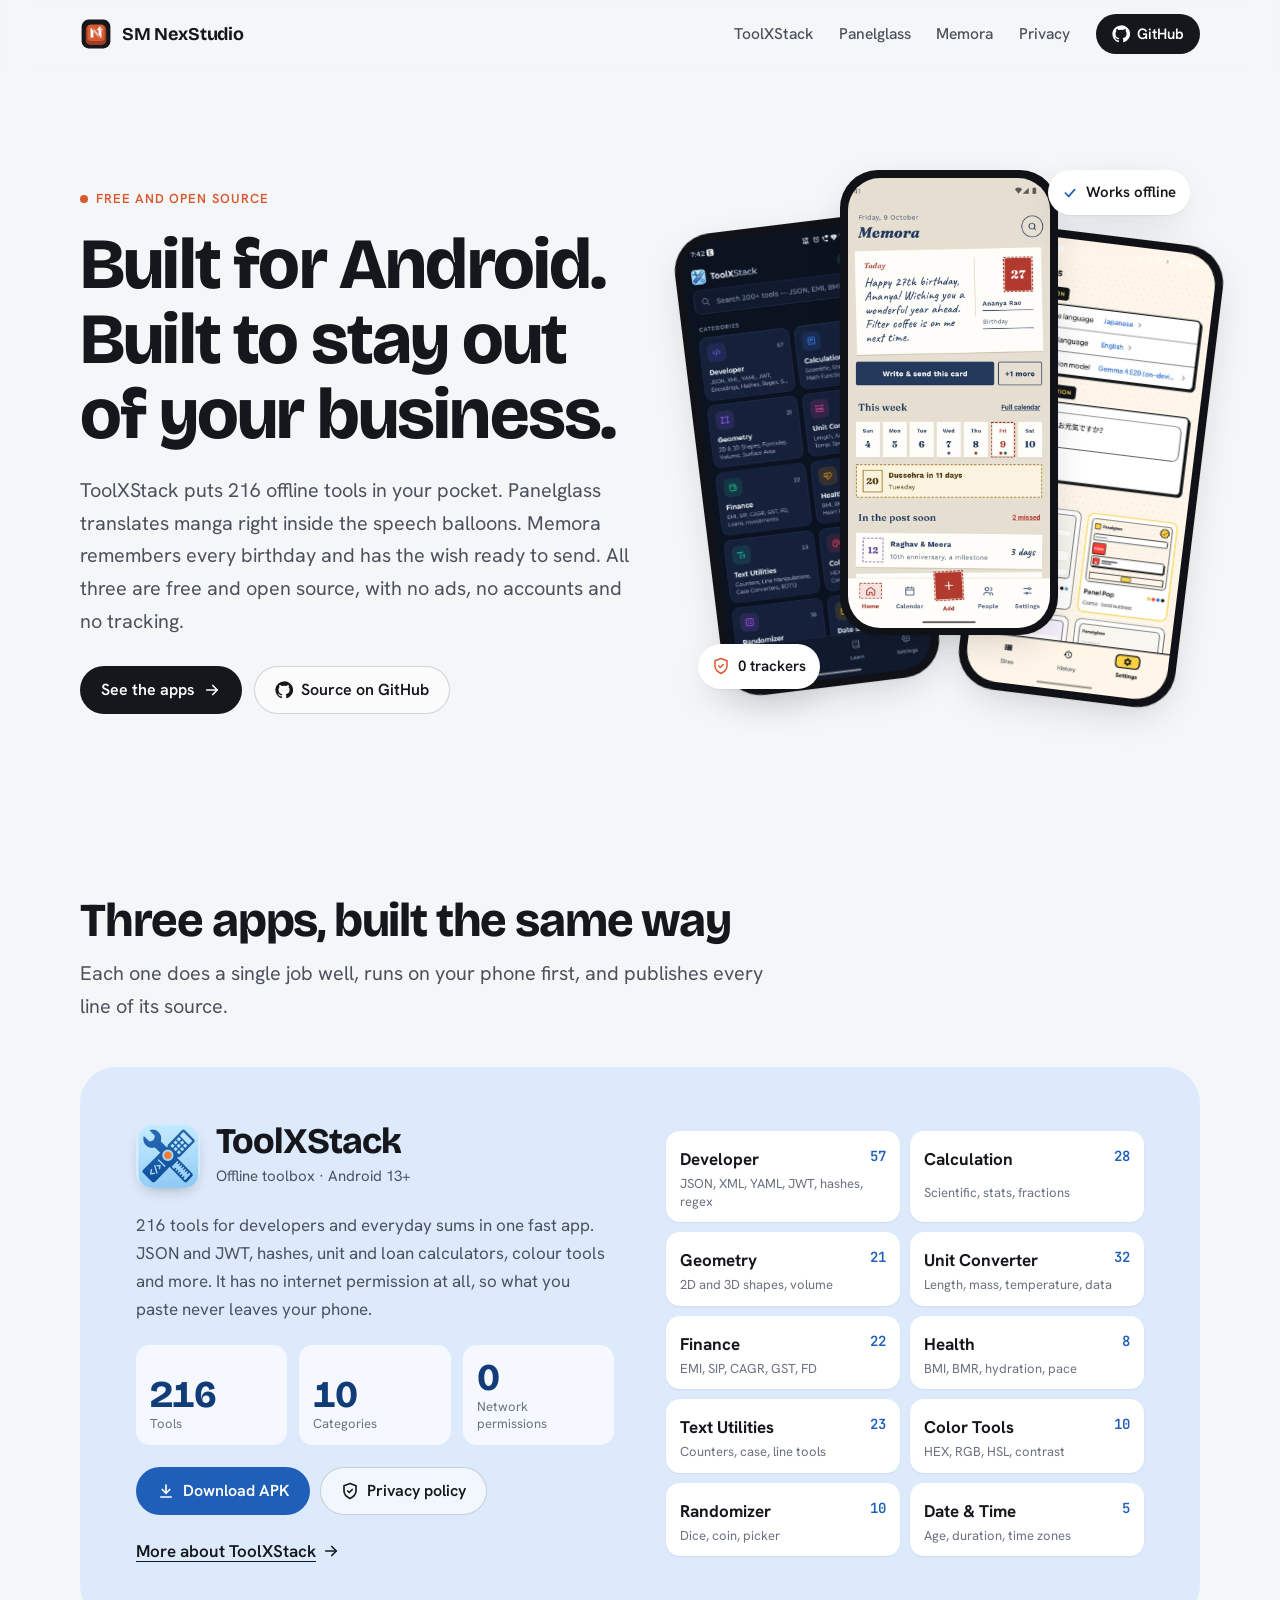
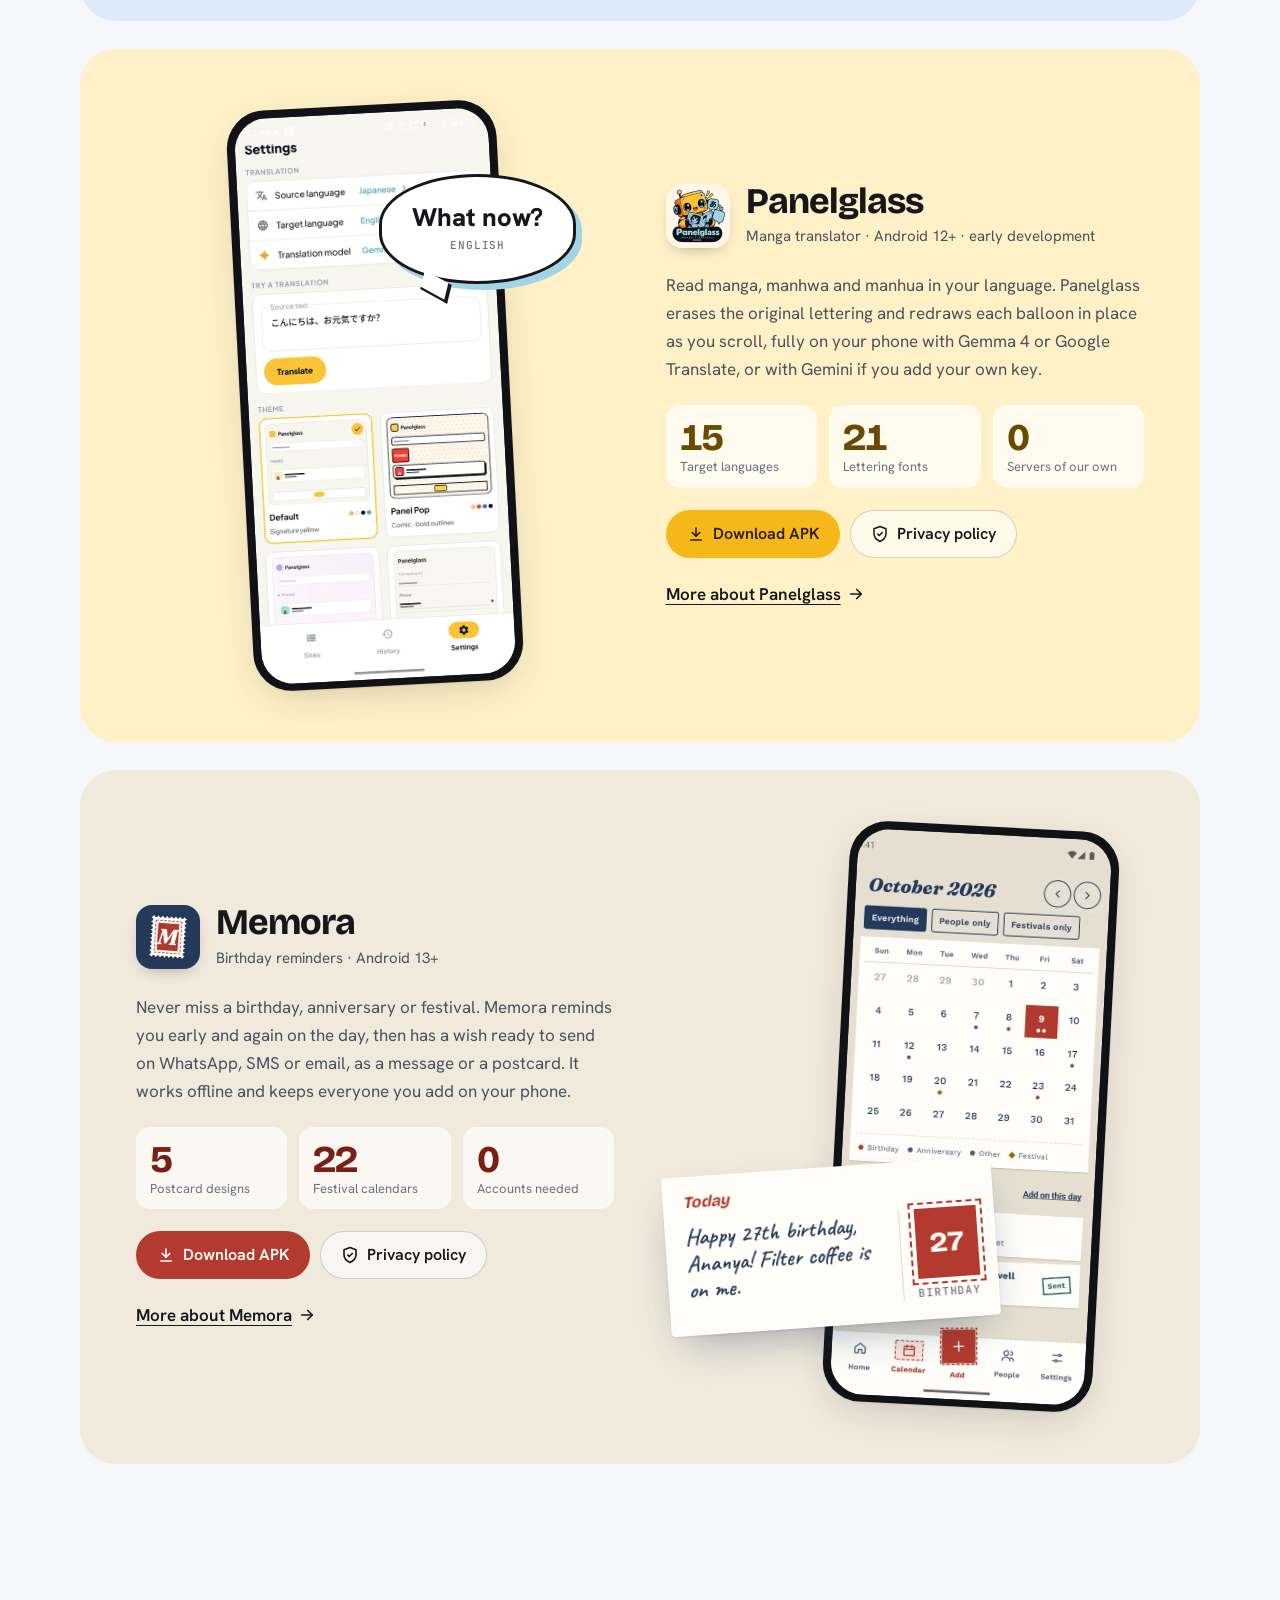
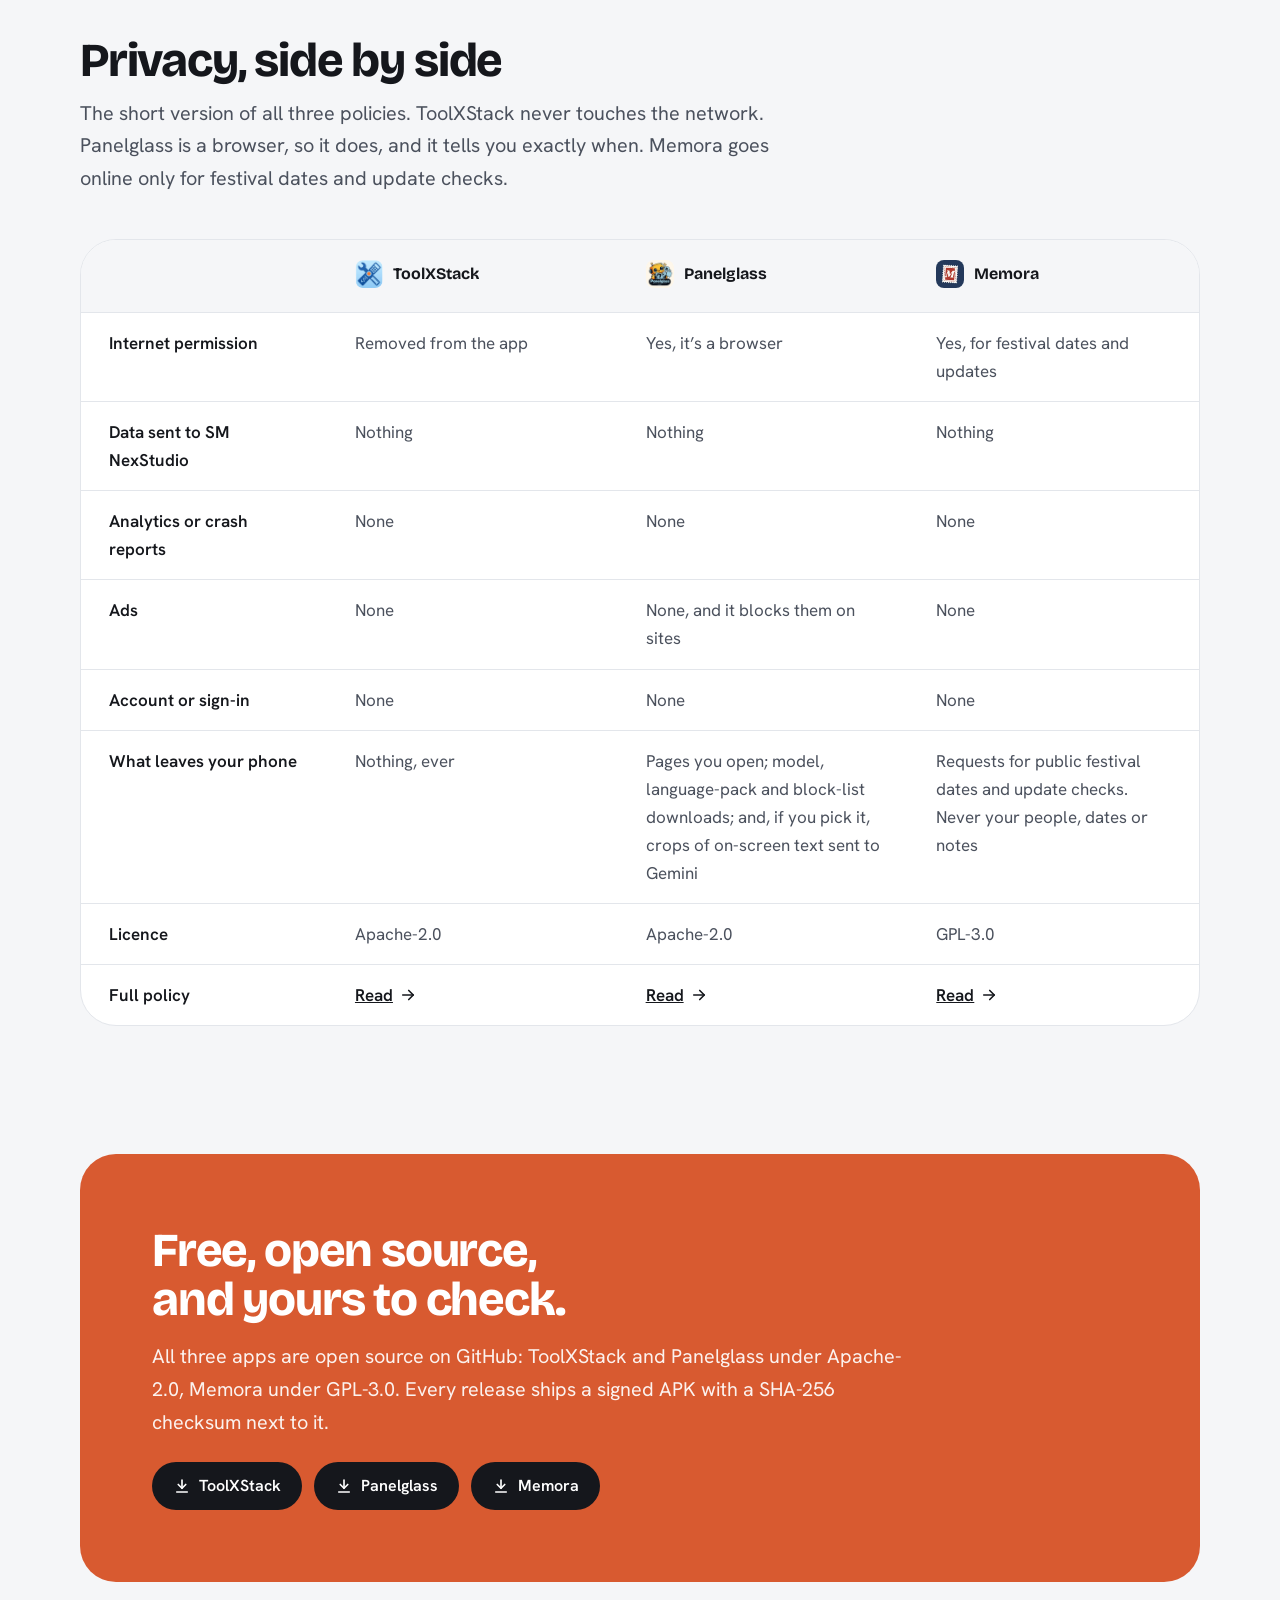
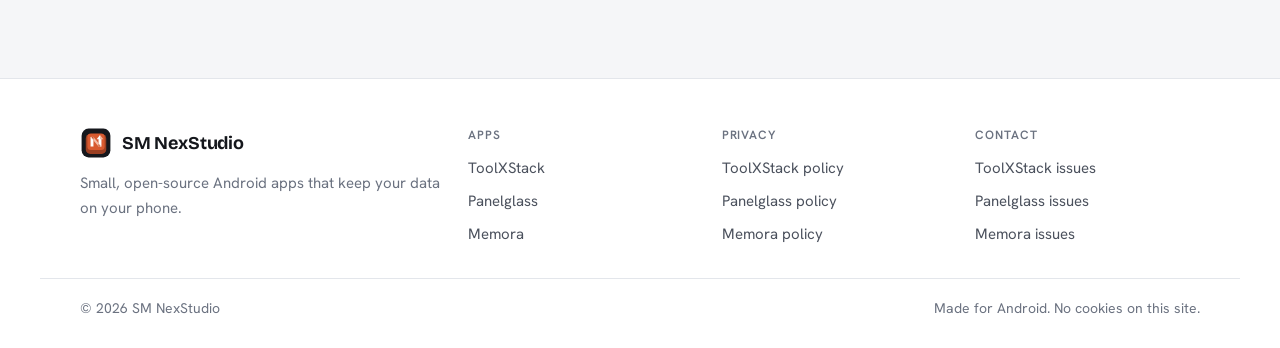
==== index.html @ eb6ac27c "SM NexStudio website Static site for ToolXStack, Panelglass and Memora, hosted on GitHub Pages. Incl" ====
<!DOCTYPE html>
<html lang="en">
<head>
<meta charset="utf-8">
<meta name="viewport" content="width=device-width, initial-scale=1, viewport-fit=cover">
<title>SM NexStudio | Privacy-First, Open-Source Android Apps</title>
<meta name="description" content="SM NexStudio builds ToolXStack, Panelglass and Memora: open-source Android apps that keep your data on your device. 216 offline tools, manga translation and birthday reminders with zero tracking.">
<meta name="author" content="SM NexStudio">
<meta name="robots" content="index, follow">

<!-- Open Graph / Facebook -->
<meta property="og:type" content="website">
<meta property="og:site_name" content="SM NexStudio">
<meta property="og:title" content="SM NexStudio | Privacy-First, Open-Source Android Apps">
<meta property="og:description" content="Open-source Android apps built to stay out of your business. ToolXStack offline toolbox, Panelglass on-device manga translator and Memora birthday reminders. Zero ads, zero tracking.">
<meta property="og:image" content="/assets/toolxstack-home.webp">

<!-- Twitter -->
<meta name="twitter:card" content="summary_large_image">
<meta name="twitter:title" content="SM NexStudio | Privacy-First, Open-Source Android Apps">
<meta name="twitter:description" content="Open-source Android apps built to stay out of your business. ToolXStack offline toolbox, Panelglass on-device manga translator and Memora birthday reminders. Zero ads, zero tracking.">
<meta name="twitter:image" content="/assets/toolxstack-home.webp">

<meta name="theme-color" content="#F5F6F8">
<link rel="icon" href="assets/smnexstudio-favicon.svg" type="image/svg+xml">
<link rel="preconnect" href="https://fonts.googleapis.com">
<link rel="preconnect" href="https://fonts.gstatic.com" crossorigin>
<link rel="stylesheet" href="https://fonts.googleapis.com/css2?family=Bricolage+Grotesque:opsz,wght@12..96,500..800&family=Hanken+Grotesk:ital,wght@0,400..700;1,400&family=JetBrains+Mono:wght@500&family=Caveat:wght@600&display=swap">
<link rel="stylesheet" href="style.css">

<!-- Structured Data (Schema.org) -->
<script type="application/ld+json">
{
  "@context": "https://schema.org",
  "@graph": [
    {
      "@type": "Organization",
      "@id": "/#organization",
      "name": "SM NexStudio",
      "url": "/",
      "logo": "/assets/smnexstudio.svg",
      "sameAs": [
        "https://github.com/smnexstudio"
      ]
    },
    {
      "@type": "WebSite",
      "@id": "/#website",
      "url": "/",
      "name": "SM NexStudio",
      "publisher": {
        "@id": "/#organization"
      }
    },
    {
      "@type": "SoftwareApplication",
      "name": "ToolXStack",
      "operatingSystem": "Android 13+",
      "applicationCategory": "UtilitiesApplication",
      "offers": {
        "@type": "Offer",
        "price": "0",
        "priceCurrency": "USD"
      },
      "description": "Offline toolbox with 216 developer, calculation, and daily utility tools. Built with zero network permissions so data never leaves your device.",
      "url": "/toolxstack.html",
      "downloadUrl": "https://github.com/smnexstudio/ToolXStack/releases/latest"
    },
    {
      "@type": "SoftwareApplication",
      "name": "Panelglass",
      "operatingSystem": "Android 12+",
      "applicationCategory": "BooksApplication",
      "offers": {
        "@type": "Offer",
        "price": "0",
        "priceCurrency": "USD"
      },
      "description": "On-device manga, manhwa, and manhua speech balloon translator powered by local AI and ML Kit.",
      "url": "/panelglass.html",
      "downloadUrl": "https://github.com/smnexstudio/Panelglass/releases/latest"
    },
    {
      "@type": "SoftwareApplication",
      "name": "Memora",
      "operatingSystem": "Android 13+",
      "applicationCategory": "LifestyleApplication",
      "offers": {
        "@type": "Offer",
        "price": "0",
        "priceCurrency": "USD"
      },
      "description": "Birthday, anniversary and festival reminders with ready-made wishes and postcards for WhatsApp, SMS or email. Works offline and keeps your data on your phone.",
      "url": "/memora.html",
      "downloadUrl": "https://github.com/smnexstudio/Memora/releases/latest"
    }
  ]
}
</script>
</head>
<body class="page-home">
<a class="skip" href="#main">Skip to content</a>
<header class="nav" data-nav>
  <div class="wrap nav__in">
    <a class="brand" href="index.html"><img src="assets/smnexstudio.svg" alt="" width="32" height="32"><span>SM NexStudio</span></a>
    <button class="nav__toggle" type="button" aria-label="Menu" aria-expanded="false" aria-controls="menu" data-nav-toggle><svg viewBox="0 0 24 24" width="22" height="22" fill="none" stroke="currentColor" stroke-width="2" stroke-linecap="round" aria-hidden="true"><path d="M4 7h16M4 12h16M4 17h16"/></svg></button>
    <nav class="nav__menu" id="menu" data-nav-menu aria-label="Main">
      <a href="toolxstack.html">ToolXStack</a>
      <a href="panelglass.html">Panelglass</a>
      <a href="memora.html">Memora</a>
      <a href="index.html#privacy">Privacy</a>
      <a class="btn btn--sm btn--ink" href="https://github.com/smnexstudio" target="_blank" rel="noopener noreferrer"><svg viewBox="0 0 24 24" width="18" height="18" fill="currentColor" aria-hidden="true"><path d="M12 .5a11.5 11.5 0 0 0-3.64 22.41c.58.1.79-.25.79-.56v-2c-3.2.7-3.88-1.37-3.88-1.37-.53-1.33-1.28-1.69-1.28-1.69-1.05-.71.08-.7.08-.7 1.16.08 1.77 1.19 1.77 1.19 1.03 1.77 2.7 1.26 3.36.96.1-.75.4-1.26.73-1.55-2.55-.29-5.24-1.28-5.24-5.68 0-1.26.45-2.28 1.19-3.09-.12-.29-.52-1.46.11-3.04 0 0 .97-.31 3.17 1.18a11 11 0 0 1 5.77 0c2.2-1.49 3.17-1.18 3.17-1.18.63 1.58.23 2.75.11 3.04.74.81 1.19 1.83 1.19 3.09 0 4.41-2.69 5.38-5.26 5.67.41.36.78 1.06.78 2.14v3.17c0 .31.21.67.8.56A11.5 11.5 0 0 0 12 .5Z"/></svg><span>GitHub</span></a>
    </nav>
  </div>
</header>

<main id="main">
  <section class="hero wrap">
    <div class="hero__copy">
      <p class="eyebrow">Free and open source</p>
      <h1><span>Built for Android.</span> <span>Built to stay out of your&nbsp;business.</span></h1>
      <p class="lede">ToolXStack puts 216 offline tools in your pocket. Panelglass translates manga right inside the speech balloons. Memora remembers every birthday and has the wish ready to send. All three are free and open source, with no ads, no accounts and no tracking.</p>
      <div class="hero__cta">
        <a class="btn btn--ink" href="#apps">See the apps <svg viewBox="0 0 24 24" width="18" height="18" fill="none" stroke="currentColor" stroke-width="2.2" stroke-linecap="round" stroke-linejoin="round" aria-hidden="true"><path d="M5 12h14"/><path d="m13 6 6 6-6 6"/></svg></a>
        <a class="btn btn--ghost" href="https://github.com/smnexstudio" target="_blank" rel="noopener noreferrer"><svg viewBox="0 0 24 24" width="18" height="18" fill="currentColor" aria-hidden="true"><path d="M12 .5a11.5 11.5 0 0 0-3.64 22.41c.58.1.79-.25.79-.56v-2c-3.2.7-3.88-1.37-3.88-1.37-.53-1.33-1.28-1.69-1.28-1.69-1.05-.71.08-.7.08-.7 1.16.08 1.77 1.19 1.77 1.19 1.03 1.77 2.7 1.26 3.36.96.1-.75.4-1.26.73-1.55-2.55-.29-5.24-1.28-5.24-5.68 0-1.26.45-2.28 1.19-3.09-.12-.29-.52-1.46.11-3.04 0 0 .97-.31 3.17 1.18a11 11 0 0 1 5.77 0c2.2-1.49 3.17-1.18 3.17-1.18.63 1.58.23 2.75.11 3.04.74.81 1.19 1.83 1.19 3.09 0 4.41-2.69 5.38-5.26 5.67.41.36.78 1.06.78 2.14v3.17c0 .31.21.67.8.56A11.5 11.5 0 0 0 12 .5Z"/></svg> Source on GitHub</a>
      </div>
    </div>
    <div class="hero__art hero__art--trio" aria-hidden="true">
      <figure class="phone phone--back"><img src="assets/panelglass-settings-panel-pop.webp" alt="Panelglass manga translation settings on Android" width="560" height="1245"></figure>
      <figure class="phone phone--front"><img src="assets/toolxstack-home.webp" alt="ToolXStack offline developer toolbox on Android" width="560" height="1245"></figure>
      <figure class="phone phone--mid"><img src="assets/memora-home.webp" alt="Memora birthday reminder home screen on Android" width="560" height="1245"></figure>
      <div class="hero__chip hero__chip--a"><svg viewBox="0 0 24 24" width="18" height="18" fill="none" stroke="currentColor" stroke-width="2" stroke-linecap="round" stroke-linejoin="round" aria-hidden="true"><path d="M12 22s8-4 8-10V5l-8-3-8 3v7c0 6 8 10 8 10"/><path d="m9 12 2 2 4-4"/></svg> 0 trackers</div>
      <div class="hero__chip hero__chip--b"><svg viewBox="0 0 24 24" width="16" height="16" fill="none" stroke="currentColor" stroke-width="2.6" stroke-linecap="round" stroke-linejoin="round" aria-hidden="true"><path d="m5 12 5 5 9-10"/></svg> Works offline</div>
    </div>
  </section>

  <section class="apps wrap" id="apps" aria-labelledby="apps-h">
    <div class="sec-head">
      <h2 id="apps-h">Three apps, built the same way</h2>
      <p>Each one does a single job well, runs on your phone first, and publishes every line of its source.</p>
    </div>

    <article class="product product--txs" id="toolxstack">
      <div class="product__copy">
        <div class="product__id"><img src="assets/toolxstack-icon.webp" alt="ToolXStack app icon" width="64" height="64"><div><h3><a href="toolxstack.html">ToolXStack</a></h3><p>Offline toolbox &middot; Android 13+</p></div></div>
        <p class="product__lede">216 tools for developers and everyday sums in one fast app. JSON and JWT, hashes, unit and loan calculators, colour tools and more. It has no internet permission at all, so what you paste never leaves your phone.</p>
        <dl class="stats">
          <div><dt>Tools</dt><dd>216</dd></div>
          <div><dt>Categories</dt><dd>10</dd></div>
          <div><dt>Network permissions</dt><dd>0</dd></div>
        </dl>
        <div class="product__cta">
          <a class="btn btn--txs" href="https://github.com/smnexstudio/ToolXStack/releases/latest" target="_blank" rel="noopener noreferrer"><svg viewBox="0 0 24 24" width="18" height="18" fill="none" stroke="currentColor" stroke-width="2.2" stroke-linecap="round" stroke-linejoin="round" aria-hidden="true"><path d="M12 4v11"/><path d="m7 10 5 5 5-5"/><path d="M5 20h14"/></svg> Download APK</a>
          <a class="btn btn--ghost" href="toolxstack-privacy-policy.html"><svg viewBox="0 0 24 24" width="18" height="18" fill="none" stroke="currentColor" stroke-width="2.2" stroke-linecap="round" stroke-linejoin="round" aria-hidden="true"><path d="M12 22s8-4 8-10V5l-8-3-8 3v7c0 6 8 10 8 10"/><path d="m9 12 2 2 4-4"/></svg> Privacy policy</a>
        </div>
        <a class="product__more" href="toolxstack.html">More about ToolXStack <svg viewBox="0 0 24 24" width="18" height="18" fill="none" stroke="currentColor" stroke-width="2.2" stroke-linecap="round" stroke-linejoin="round" aria-hidden="true"><path d="M5 12h14"/><path d="m13 6 6 6-6 6"/></svg></a>
      </div>
      <div class="product__art">
        <ul class="cats" aria-label="ToolXStack categories and tool counts"><li><span class="cat__n">57</span><span class="cat__name">Developer</span><span class="cat__d">JSON, XML, YAML, JWT, hashes, regex</span></li><li><span class="cat__n">28</span><span class="cat__name">Calculation</span><span class="cat__d">Scientific, stats, fractions</span></li><li><span class="cat__n">21</span><span class="cat__name">Geometry</span><span class="cat__d">2D and 3D shapes, volume</span></li><li><span class="cat__n">32</span><span class="cat__name">Unit Converter</span><span class="cat__d">Length, mass, temperature, data</span></li><li><span class="cat__n">22</span><span class="cat__name">Finance</span><span class="cat__d">EMI, SIP, CAGR, GST, FD</span></li><li><span class="cat__n">8</span><span class="cat__name">Health</span><span class="cat__d">BMI, BMR, hydration, pace</span></li><li><span class="cat__n">23</span><span class="cat__name">Text Utilities</span><span class="cat__d">Counters, case, line tools</span></li><li><span class="cat__n">10</span><span class="cat__name">Color Tools</span><span class="cat__d">HEX, RGB, HSL, contrast</span></li><li><span class="cat__n">10</span><span class="cat__name">Randomizer</span><span class="cat__d">Dice, coin, picker</span></li><li><span class="cat__n">5</span><span class="cat__name">Date & Time</span><span class="cat__d">Age, duration, time zones</span></li></ul>
      </div>
    </article>

    <article class="product product--pg" id="panelglass">
      <div class="product__copy">
        <div class="product__id"><img src="assets/panelglass-icon.webp" alt="Panelglass app icon" width="64" height="64"><div><h3><a href="panelglass.html">Panelglass</a></h3><p>Manga translator &middot; Android 12+ &middot; early development</p></div></div>
        <p class="product__lede">Read manga, manhwa and manhua in your language. Panelglass erases the original lettering and redraws each balloon in place as you scroll, fully on your phone with Gemma&nbsp;4 or Google Translate, or with Gemini if you add your own key.</p>
        <dl class="stats">
          <div><dt>Target languages</dt><dd>15</dd></div>
          <div><dt>Lettering fonts</dt><dd>21</dd></div>
          <div><dt>Servers of our own</dt><dd>0</dd></div>
        </dl>
        <div class="product__cta">
          <a class="btn btn--pg" href="https://github.com/smnexstudio/Panelglass/releases/latest" target="_blank" rel="noopener noreferrer"><svg viewBox="0 0 24 24" width="18" height="18" fill="none" stroke="currentColor" stroke-width="2.2" stroke-linecap="round" stroke-linejoin="round" aria-hidden="true"><path d="M12 4v11"/><path d="m7 10 5 5 5-5"/><path d="M5 20h14"/></svg> Download APK</a>
          <a class="btn btn--ghost" href="panelglass-privacy-policy.html"><svg viewBox="0 0 24 24" width="18" height="18" fill="none" stroke="currentColor" stroke-width="2" stroke-linecap="round" stroke-linejoin="round" aria-hidden="true"><path d="M12 22s8-4 8-10V5l-8-3-8 3v7c0 6 8 10 8 10"/><path d="m9 12 2 2 4-4"/></svg> Privacy policy</a>
        </div>
        <a class="product__more" href="panelglass.html">More about Panelglass <svg viewBox="0 0 24 24" width="18" height="18" fill="none" stroke="currentColor" stroke-width="2.2" stroke-linecap="round" stroke-linejoin="round" aria-hidden="true"><path d="M5 12h14"/><path d="m13 6 6 6-6 6"/></svg></a>
      </div>
      <div class="product__art product__art--pg">
        <figure class="phone phone--flat"><img src="assets/panelglass-settings-default.webp" alt="Panelglass settings: source language Japanese, target English, translation model and themes" width="560" height="1245" loading="lazy"></figure>
        <div class="balloon" data-balloon='[["どうする？", "ja", "Japanese, as printed"], ["What now?", "en", "English"], ["अब क्या?", "hi", "Hindi"], ["¿Y ahora?", "es", "Spanish"]]' aria-live="off">
          <span class="balloon__text" data-balloon-text lang="ja">どうする？</span>
          <span class="balloon__tag" data-balloon-tag>Japanese, as printed</span>
        </div>
      </div>
    </article>

    <article class="product product--mem" id="memora">
      <div class="product__copy">
        <div class="product__id"><img src="assets/memora-icon.webp" alt="Memora app icon" width="64" height="64"><div><h3><a href="memora.html">Memora</a></h3><p>Birthday reminders &middot; Android 13+</p></div></div>
        <p class="product__lede">Never miss a birthday, anniversary or festival. Memora reminds you early and again on the day, then has a wish ready to send on WhatsApp, SMS or email, as a message or a postcard. It works offline and keeps everyone you add on your phone.</p>
        <dl class="stats">
          <div><dt>Postcard designs</dt><dd>5</dd></div>
          <div><dt>Festival calendars</dt><dd>22</dd></div>
          <div><dt>Accounts needed</dt><dd>0</dd></div>
        </dl>
        <div class="product__cta">
          <a class="btn btn--mem" href="https://github.com/smnexstudio/Memora/releases/latest" target="_blank" rel="noopener noreferrer"><svg viewBox="0 0 24 24" width="18" height="18" fill="none" stroke="currentColor" stroke-width="2.2" stroke-linecap="round" stroke-linejoin="round" aria-hidden="true"><path d="M12 4v11"/><path d="m7 10 5 5 5-5"/><path d="M5 20h14"/></svg> Download APK</a>
          <a class="btn btn--ghost" href="memora-privacy-policy.html"><svg viewBox="0 0 24 24" width="18" height="18" fill="none" stroke="currentColor" stroke-width="2.2" stroke-linecap="round" stroke-linejoin="round" aria-hidden="true"><path d="M12 22s8-4 8-10V5l-8-3-8 3v7c0 6 8 10 8 10"/><path d="m9 12 2 2 4-4"/></svg> Privacy policy</a>
        </div>
        <a class="product__more" href="memora.html">More about Memora <svg viewBox="0 0 24 24" width="18" height="18" fill="none" stroke="currentColor" stroke-width="2.2" stroke-linecap="round" stroke-linejoin="round" aria-hidden="true"><path d="M5 12h14"/><path d="m13 6 6 6-6 6"/></svg></a>
      </div>
      <div class="product__art product__art--mem">
        <figure class="phone phone--flat"><img src="assets/memora-calendar.webp" alt="Memora month calendar with birthdays, anniversaries and festivals marked" width="560" height="1245" loading="lazy"></figure>
        <div class="postcard" data-postcard='[["Today", "Happy 27th birthday, Ananya! Filter coffee is on me.", "27", "Birthday"], ["In 3 days", "Ten years, Raghav &amp; Meera. Here&rsquo;s to ten more!", "10", "Anniversary"], ["In 11 days", "Happy Dussehra to everyone at home!", "20", "Festival"], ["Lunar date", "Happy birthday, Ajji! Same tithi, every year.", "81", "Tithi birthday"]]' aria-hidden="true">
          <span class="postcard__when" data-postcard-when>Today</span>
          <span class="postcard__msg" data-postcard-msg>Happy 27th birthday, Ananya! Filter coffee is on me.</span>
          <span class="postcard__side"><span class="stamp" data-postcard-stamp>27</span><span class="postcard__tag" data-postcard-tag>Birthday</span></span>
        </div>
      </div>
    </article>
  </section>

  <section class="compare wrap" id="privacy" aria-labelledby="privacy-h">
    <div class="sec-head">
      <h2 id="privacy-h">Privacy, side by side</h2>
      <p>The short version of all three policies. ToolXStack never touches the network. Panelglass is a browser, so it does, and it tells you exactly when. Memora goes online only for festival dates and update checks.</p>
    </div>
    <div class="table-scroll" role="region" aria-label="Privacy comparison" tabindex="0">
      <table class="cmp">
        <thead><tr><th scope="col"><span class="sr">Question</span></th>
          <th scope="col"><span class="cmp__app"><img src="assets/toolxstack-icon.webp" alt="" width="28" height="28">ToolXStack</span></th>
          <th scope="col"><span class="cmp__app"><img src="assets/panelglass-icon.webp" alt="" width="28" height="28">Panelglass</span></th>
          <th scope="col"><span class="cmp__app"><img src="assets/memora-icon.webp" alt="" width="28" height="28">Memora</span></th></tr></thead>
        <tbody><tr><th scope="row">Internet permission</th><td>Removed from the app</td><td>Yes, it&rsquo;s a browser</td><td>Yes, for festival dates and updates</td></tr><tr><th scope="row">Data sent to SM NexStudio</th><td>Nothing</td><td>Nothing</td><td>Nothing</td></tr><tr><th scope="row">Analytics or crash reports</th><td>None</td><td>None</td><td>None</td></tr><tr><th scope="row">Ads</th><td>None</td><td>None, and it blocks them on sites</td><td>None</td></tr><tr><th scope="row">Account or sign-in</th><td>None</td><td>None</td><td>None</td></tr><tr><th scope="row">What leaves your phone</th><td>Nothing, ever</td><td>Pages you open; model, language-pack and block-list downloads; and, if you pick it, crops of on-screen text sent to Gemini</td><td>Requests for public festival dates and update checks. Never your people, dates or notes</td></tr><tr><th scope="row">Licence</th><td>Apache-2.0</td><td>Apache-2.0</td><td>GPL-3.0</td></tr>
          <tr class="cmp__links"><th scope="row">Full policy</th><td><a href="toolxstack-privacy-policy.html">Read <svg viewBox="0 0 24 24" width="18" height="18" fill="none" stroke="currentColor" stroke-width="2.2" stroke-linecap="round" stroke-linejoin="round" aria-hidden="true"><path d="M5 12h14"/><path d="m13 6 6 6-6 6"/></svg></a></td><td><a href="panelglass-privacy-policy.html">Read <svg viewBox="0 0 24 24" width="18" height="18" fill="none" stroke="currentColor" stroke-width="2.2" stroke-linecap="round" stroke-linejoin="round" aria-hidden="true"><path d="M5 12h14"/><path d="m13 6 6 6-6 6"/></svg></a></td><td><a href="memora-privacy-policy.html">Read <svg viewBox="0 0 24 24" width="18" height="18" fill="none" stroke="currentColor" stroke-width="2.2" stroke-linecap="round" stroke-linejoin="round" aria-hidden="true"><path d="M5 12h14"/><path d="m13 6 6 6-6 6"/></svg></a></td></tr>
        </tbody>
      </table>
    </div>
  </section>

  <section class="band wrap" aria-labelledby="band-h">
    <div class="band__in">
      <h2 id="band-h">Free, open source, and yours to check.</h2>
      <p>All three apps are open source on GitHub: ToolXStack and Panelglass under Apache-2.0, Memora under GPL-3.0. Every release ships a signed APK with a SHA-256 checksum next to it.</p>
      <div class="band__cta">
        <a class="btn btn--ink" href="https://github.com/smnexstudio/ToolXStack/releases/latest" target="_blank" rel="noopener noreferrer"><svg viewBox="0 0 24 24" width="18" height="18" fill="none" stroke="currentColor" stroke-width="2.2" stroke-linecap="round" stroke-linejoin="round" aria-hidden="true"><path d="M12 4v11"/><path d="m7 10 5 5 5-5"/><path d="M5 20h14"/></svg> ToolXStack</a>
        <a class="btn btn--ink" href="https://github.com/smnexstudio/Panelglass/releases/latest" target="_blank" rel="noopener noreferrer"><svg viewBox="0 0 24 24" width="18" height="18" fill="none" stroke="currentColor" stroke-width="2.2" stroke-linecap="round" stroke-linejoin="round" aria-hidden="true"><path d="M12 4v11"/><path d="m7 10 5 5 5-5"/><path d="M5 20h14"/></svg> Panelglass</a>
        <a class="btn btn--ink" href="https://github.com/smnexstudio/Memora/releases/latest" target="_blank" rel="noopener noreferrer"><svg viewBox="0 0 24 24" width="18" height="18" fill="none" stroke="currentColor" stroke-width="2.2" stroke-linecap="round" stroke-linejoin="round" aria-hidden="true"><path d="M12 4v11"/><path d="m7 10 5 5 5-5"/><path d="M5 20h14"/></svg> Memora</a>
      </div>
    </div>
  </section>
</main>
<footer class="foot">
  <div class="wrap foot__in">
    <div class="foot__brand">
      <a class="brand" href="index.html"><img src="assets/smnexstudio.svg" alt="" width="32" height="32"><span>SM NexStudio</span></a>
      <p>Small, open-source Android apps that keep your data on your phone.</p>
    </div>
    <div class="foot__col">
      <h2>Apps</h2>
      <a href="toolxstack.html">ToolXStack</a>
      <a href="panelglass.html">Panelglass</a>
      <a href="memora.html">Memora</a>
    </div>
    <div class="foot__col">
      <h2>Privacy</h2>
      <a href="toolxstack-privacy-policy.html">ToolXStack policy</a>
      <a href="panelglass-privacy-policy.html">Panelglass policy</a>
      <a href="memora-privacy-policy.html">Memora policy</a>
    </div>
    <div class="foot__col">
      <h2>Contact</h2>
      <a href="https://github.com/smnexstudio/ToolXStack/issues" target="_blank" rel="noopener noreferrer">ToolXStack issues</a>
      <a href="https://github.com/smnexstudio/Panelglass/issues" target="_blank" rel="noopener noreferrer">Panelglass issues</a>
      <a href="https://github.com/smnexstudio/Memora/issues" target="_blank" rel="noopener noreferrer">Memora issues</a>
    </div>
  </div>
  <div class="wrap foot__base"><span>&copy; <span data-year>2026</span> SM NexStudio</span><span>Made for Android. No cookies on this site.</span></div>
</footer>
<script src="assets/main.js"></script>
</body>
</html>
---- style.css ----
/* SM NexStudio — Design A "Daylight"
   Layout: airy light canvas; each app gets a wide panel tinted in its own colours, phones break the panel edge. */
:root {
  --paper: #F5F6F8;
  --surface: #FFFFFF;
  --ink: #15171C;
  --ink-2: #4B515D;
  --ink-3: #6B7280;
  --line: #E3E6EB;
  --brand: #D85A30;
  --txs: #1F5FB8;
  --txs-tint: #DDEAFB;
  --txs-deep: #123C78;
  --pg: #F6B819;
  --pg-tint: #FFF1C7;
  --pg-sky: #A2D4E6;
  --pg-ink: #2A1F06;
  --pg-deep: #6B4A00;
  --mem: #B23A2E;
  --mem-tint: #F1E9DC;
  --mem-paper: #FFFDF8;
  --mem-ink: #23395B;
  --mem-deep: #7A1F16;
  --on-dark: #FFFFFF;

  --f-display: "Bricolage Grotesque", "Hanken Grotesk", system-ui, sans-serif;
  --f-body: "Hanken Grotesk", system-ui, -apple-system, "Segoe UI", Roboto, sans-serif;
  --f-mono: "JetBrains Mono", ui-monospace, Consolas, monospace;
  --f-hand: "Caveat", "Segoe Print", "Bradley Hand", cursive;

  --t-hero: clamp(2.35rem, 1.5rem + 3.9vw, 4.5rem);
  --t-h2: clamp(1.85rem, 1.35rem + 2vw, 3rem);
  --t-h3: clamp(1.6rem, 1.3rem + 1.2vw, 2.25rem);
  --t-lede: clamp(1.05rem, 1rem + .3vw, 1.25rem);

  --gutter: clamp(16px, 4vw, 40px);
  --wrap: 1200px;
  --r-xl: clamp(22px, 3vw, 36px);
  --r-md: 14px;
  --shadow: 0 1px 2px rgb(21 23 28 / .06), 0 12px 40px -12px rgb(21 23 28 / .22);
  color-scheme: light;
}

*, *::before, *::after { box-sizing: border-box; }
html { -webkit-text-size-adjust: 100%; scroll-behavior: smooth; scroll-padding-top: 88px; }
body {
  margin: 0; background: var(--paper); color: var(--ink);
  font: 400 1.0625rem/1.65 var(--f-body);
  -webkit-font-smoothing: antialiased; overflow-x: hidden;
}
img { max-width: 100%; height: auto; display: block; }
a { color: inherit; }
h1, h2, h3 { font-family: var(--f-display); font-weight: 750; line-height: 1.04; letter-spacing: -.025em; margin: 0; text-wrap: balance; }
p { margin: 0; }
:focus-visible { outline: 3px solid var(--txs); outline-offset: 3px; border-radius: 6px; }
.wrap { width: 100%; max-width: var(--wrap); margin-inline: auto; padding-inline: var(--gutter); }
.sr { position: absolute; width: 1px; height: 1px; overflow: hidden; clip: rect(0 0 0 0); white-space: nowrap; }
.skip { position: absolute; left: 12px; top: -60px; background: var(--ink); color: var(--on-dark); padding: 10px 14px; border-radius: 10px; z-index: 50; }
.skip:focus { top: 12px; }

/* Buttons */
.btn {
  display: inline-flex; align-items: center; justify-content: center; gap: .5em;
  min-height: 48px; padding: .7em 1.25em; border-radius: 999px; border: 1.5px solid transparent;
  font: 600 1rem/1 var(--f-body); text-decoration: none; white-space: nowrap;
  transition: transform .18s ease, background-color .18s ease, box-shadow .18s ease;
}
.btn:hover { transform: translateY(-1px); }
.btn--sm { min-height: 40px; padding: .55em 1em; font-size: .9375rem; }
.btn--ink { background: var(--ink); color: var(--on-dark); }
.btn--ink:hover { box-shadow: 0 8px 20px -8px rgb(21 23 28 / .6); }
.btn--ghost { border-color: rgb(21 23 28 / .18); color: var(--ink); background: rgb(255 255 255 / .6); }
.btn--ghost:hover { border-color: var(--ink); }
.btn--txs { background: var(--txs); color: var(--on-dark); }
.btn--pg { background: var(--pg); color: var(--pg-ink); }
.btn--mem { background: var(--mem); color: var(--on-dark); }

/* Nav */
.nav { position: sticky; top: 0; z-index: 20; padding-top: env(safe-area-inset-top, 0px);
  background: rgb(245 246 248 / .82); backdrop-filter: saturate(1.4) blur(14px); -webkit-backdrop-filter: saturate(1.4) blur(14px);
  border-bottom: 1px solid transparent; transition: border-color .2s; }
.nav.is-scrolled { border-bottom-color: var(--line); }
.nav__in { display: flex; align-items: center; justify-content: space-between; gap: 16px; min-height: 68px; }
.brand { display: inline-flex; align-items: center; gap: 10px; text-decoration: none; font: 700 1.125rem/1 var(--f-display); letter-spacing: -.01em; }
.brand img { width: 32px; height: 32px; }
.nav__menu { display: flex; align-items: center; gap: clamp(14px, 2vw, 28px); }
.nav__menu > a:not(.btn) { text-decoration: none; color: var(--ink-2); font-weight: 500; font-size: .975rem; padding-block: 6px; }
.nav__menu > a:not(.btn):hover, .nav__menu > a[aria-current] { color: var(--ink); }
.nav__menu > a[aria-current]:not(.btn) { box-shadow: inset 0 -2px 0 var(--brand); }
.nav__toggle { display: none; width: 44px; height: 44px; border-radius: 12px; border: 1px solid var(--line); background: var(--surface); color: var(--ink); cursor: pointer; align-items: center; justify-content: center; }
@media (max-width: 860px) {
  .nav__toggle { display: inline-flex; }
  .nav__menu { position: absolute; inset: calc(100% + 6px) var(--gutter) auto; flex-direction: column; align-items: stretch; gap: 2px;
    background: var(--surface); border: 1px solid var(--line); border-radius: 18px; padding: 10px; box-shadow: var(--shadow);
    opacity: 0; visibility: hidden; transform: translateY(-6px); transition: opacity .18s, transform .18s, visibility .18s; }
  .nav__menu.is-open { opacity: 1; visibility: visible; transform: none; }
  .nav__menu > a:not(.btn) { padding: 12px 12px; border-radius: 10px; font-size: 1.0625rem; }
  .nav__menu > a:not(.btn):hover { background: var(--paper); }
  .nav__menu > a[aria-current]:not(.btn) { box-shadow: none; background: var(--paper); }
  .nav__menu .btn { margin-top: 6px; }
}

.eyebrow { display: inline-flex; align-items: center; gap: 8px; font: 600 .8125rem/1 var(--f-body); letter-spacing: .08em; text-transform: uppercase; color: var(--brand); }
.eyebrow::before { content: ""; width: 8px; height: 8px; border-radius: 50%; background: var(--brand); }

/* Hero */
.hero { display: grid; grid-template-columns: minmax(0, 1.05fr) minmax(0, .95fr); align-items: center; gap: clamp(24px, 5vw, 72px);
  padding-block: clamp(36px, 7vw, 96px) clamp(40px, 6vw, 80px); }
.hero__copy { display: grid; gap: 22px; min-width: 0; }
.hero h1 { font-size: var(--t-hero); }
.lede { font-size: var(--t-lede); color: var(--ink-2); max-width: 36em; }
.hero__cta { display: flex; flex-wrap: wrap; gap: 12px; padding-top: 6px; }
.hero__art { position: relative; min-height: clamp(380px, 46vw, 600px); }
.phone { margin: 0; position: absolute; width: clamp(170px, 19vw, 260px); border-radius: clamp(24px, 3vw, 38px); padding: clamp(5px, .6vw, 8px);
  background: #101217; box-shadow: var(--shadow); }
.phone img { border-radius: calc(clamp(24px, 3vw, 38px) - 6px); width: 100%; aspect-ratio: 560 / 1245; object-fit: cover; }
.phone--front { left: 6%; top: 4%; transform: rotate(-5deg); z-index: 2; }
.phone--back { right: 6%; top: 12%; transform: rotate(6deg); }
/* Three phones fanned out: one per app, the middle one in front */
.hero__art--trio { --pw: clamp(150px, 17vw, 228px); }
.hero__art--trio .phone { width: var(--pw); }
.hero__art--trio .phone--front { left: 0; top: 11%; transform: rotate(-7deg); z-index: 2; }
.hero__art--trio .phone--mid { left: calc(50% - var(--pw) / 2); top: 2%; z-index: 3; }
.hero__art--trio .phone--back { right: 0; top: 13%; transform: rotate(7deg); z-index: 1; }
.hero__chip { position: absolute; z-index: 4; display: inline-flex; align-items: center; gap: 8px; padding: 10px 14px; border-radius: 999px;
  background: var(--surface); box-shadow: var(--shadow); font-weight: 600; font-size: .9375rem; }
.hero__chip svg { color: var(--brand); }
.hero__chip--a { left: 0; bottom: 10%; }
.hero__chip--b { right: 2%; top: 2%; }
.hero__chip--b svg { color: var(--txs); }
@media (prefers-reduced-motion: no-preference) {
  .phone--front { animation: rise .9s cubic-bezier(.2,.7,.2,1) both; }
  .phone--back { animation: rise .9s .12s cubic-bezier(.2,.7,.2,1) both; }
  .phone--mid { animation: rise .9s .06s cubic-bezier(.2,.7,.2,1) both; }
  @keyframes rise { from { translate: 0 24px; } to { translate: 0 0; } }
}
@media (max-width: 860px) {
  .hero { grid-template-columns: 1fr; }
  .hero__art { min-height: clamp(330px, 92vw, 520px); max-width: 520px; width: 100%; margin-inline: auto; }
  .phone { width: clamp(150px, 40vw, 230px); }
  .hero__art--trio { --pw: clamp(118px, 31vw, 200px); }
}

/* Section heads */
.sec-head { display: grid; gap: 12px; max-width: 44rem; margin-bottom: clamp(24px, 4vw, 44px); }
.sec-head h2 { font-size: var(--t-h2); }
.sec-head p { color: var(--ink-2); font-size: var(--t-lede); }

/* Product panels */
.apps { padding-block: clamp(32px, 6vw, 72px); }
.product { display: grid; grid-template-columns: minmax(0, 1fr) minmax(0, 1fr); gap: clamp(24px, 4vw, 56px); align-items: center;
  border-radius: var(--r-xl); padding: clamp(22px, 4.5vw, 56px); margin-bottom: clamp(18px, 3vw, 28px); overflow: hidden; }
.product--txs { background: var(--txs-tint); }
.product--pg { background: var(--pg-tint); }
.product__copy { display: grid; gap: 22px; min-width: 0; }
.product__id { display: flex; align-items: center; gap: 16px; }
.product__id img { width: 64px; height: 64px; border-radius: 16px; flex: none; box-shadow: 0 6px 16px -8px rgb(0 0 0 / .4); }
.product__id h3 { font-size: var(--t-h3); }
.product__id p { color: var(--ink-2); font-size: .9375rem; margin-top: 4px; }
.product__lede { font-size: 1.0625rem; color: var(--ink-2); max-width: 34em; }
.stats { display: grid; grid-template-columns: repeat(3, minmax(0, 1fr)); gap: 12px; margin: 0; }
.stats > div { background: rgb(255 255 255 / .7); border-radius: var(--r-md); padding: 14px 14px 12px; display: flex; flex-direction: column-reverse; gap: 2px; }
.stats dt { font-size: .8125rem; color: var(--ink-3); line-height: 1.3; }
.stats dd { margin: 0; font: 750 clamp(1.75rem, 1.4rem + 1.2vw, 2.5rem)/1 var(--f-display); letter-spacing: -.03em; font-variant-numeric: tabular-nums; }
.product--txs .stats dd { color: var(--txs-deep); }
.product__cta { display: flex; flex-wrap: wrap; gap: 10px; }
.product--pg { grid-template-columns: minmax(0, 1fr) minmax(0, 1fr); }
.product--pg .product__copy { order: 2; }
.product--pg .product__art { order: 1; }
.product--mem { background: var(--mem-tint); }
.product--mem .stats dd { color: var(--mem-deep); }
.product--pg .stats dd { color: var(--pg-deep); }
.product__id h3 a { text-decoration: none; }
.product__id h3 a:hover { text-decoration: underline; text-decoration-thickness: 2px; text-underline-offset: 4px; }
.product__more { display: inline-flex; align-items: center; gap: 6px; font-weight: 600; color: var(--ink); text-underline-offset: 4px; }
.product__more svg { transition: transform .18s ease; }
.product__more:hover svg { transform: translateX(3px); }

/* ToolXStack category board */
.cats { list-style: none; margin: 0; padding: 0; display: grid; grid-template-columns: repeat(2, minmax(0, 1fr)); gap: 10px; }
.cats li { background: var(--surface); border-radius: var(--r-md); padding: 14px 14px 12px; display: grid; grid-template-columns: 1fr auto; gap: 2px 8px; min-width: 0;
  box-shadow: 0 1px 2px rgb(18 60 120 / .08); }
.cat__name { font-weight: 700; grid-row: 1; grid-column: 1; min-width: 0; }
.cat__n { grid-row: 1; grid-column: 2; font: 600 .875rem/1.6 var(--f-mono); color: var(--txs); font-variant-numeric: tabular-nums; }
.cat__d { grid-column: 1 / -1; color: var(--ink-3); font-size: .8125rem; line-height: 1.35; }
/* Narrow tiles: count sits above the name so long words never run into it */
@media (max-width: 560px) {
  .cats li { grid-template-columns: minmax(0, 1fr); align-content: start; }
  .cat__n { grid-row: 1; grid-column: 1; line-height: 1.2; }
  .cat__name { grid-row: 2; line-height: 1.25; overflow-wrap: anywhere; hyphens: auto; }
}

/* Panelglass art */
.product__art--pg { position: relative; display: flex; justify-content: center; min-height: clamp(360px, 40vw, 520px); }
.phone--flat { position: relative; transform: rotate(-3deg); width: clamp(190px, 22vw, 270px); }
.balloon { position: absolute; right: clamp(0px, 3vw, 40px); top: 12%; z-index: 2; display: grid; justify-items: center; gap: 8px;
  background: var(--surface); color: var(--ink); border: 3px solid var(--ink); border-radius: 50% / 46%; padding: 26px 30px 30px; min-width: 170px;
  box-shadow: 6px 6px 0 var(--pg-sky); }
.balloon::after { content: ""; position: absolute; left: 22%; bottom: -18px; width: 24px; height: 24px; background: var(--surface);
  border-right: 3px solid var(--ink); border-bottom: 3px solid var(--ink); transform: skewX(28deg) rotate(38deg); }
.balloon__text { font: 800 1.6rem/1.1 "Hanken Grotesk", "Noto Sans JP", "Noto Sans Devanagari", system-ui, sans-serif; letter-spacing: -.01em; transition: opacity .2s; }
.balloon__tag { font: 500 .6875rem/1 var(--f-mono); text-transform: uppercase; letter-spacing: .08em; color: var(--ink-3); }
.balloon.is-src .balloon__text { font-weight: 700; }

/* Memora art: a postcard that cycles through the occasions Memora reminds you of */
.product__art--mem { position: relative; display: flex; justify-content: flex-end; padding-right: clamp(0px, 3vw, 40px); min-height: clamp(360px, 40vw, 520px); }
.product__art--mem .phone--flat { transform: rotate(3deg); }
.postcard { position: absolute; left: 0; bottom: 14%; z-index: 2; width: min(330px, 78%);
  display: grid; grid-template-columns: minmax(0, 1fr) auto; gap: 14px; padding: 18px 18px 20px 20px;
  background: var(--mem-paper); color: var(--mem-ink); border-radius: 4px; transform: rotate(-4deg);
  box-shadow: 0 1px 2px rgb(35 57 91 / .12), 0 18px 40px -16px rgb(35 57 91 / .45); }
.postcard__when { grid-column: 1 / -1; font: italic 700 1rem/1 var(--f-display); color: var(--mem); }
.postcard__msg { font: 600 1.45rem/1.15 var(--f-hand); min-height: 3.45em; transition: opacity .2s; }
.postcard__side { display: grid; justify-items: center; align-content: start; gap: 8px; border-left: 1.5px solid #E3DBCB; padding-left: 14px; }
.stamp { display: grid; place-items: center; width: 62px; height: 70px; background: var(--mem); color: var(--mem-paper);
  font: 800 1.75rem/1 var(--f-display); font-variant-numeric: tabular-nums; outline: 2px dashed var(--mem); outline-offset: 4px; }
.postcard__tag { font: 500 .6875rem/1.2 var(--f-mono); text-transform: uppercase; letter-spacing: .08em; color: var(--ink-3); text-align: center; max-width: 9ch; }

@media (max-width: 920px) {
  .product, .product--pg { grid-template-columns: 1fr; }
  .product--pg .product__copy, .product--pg .product__art { order: 0; }
  .product__art--pg, .product__art--mem { min-height: 0; padding-top: 8px; }
  .product__art--mem { justify-content: center; padding-right: 0; padding-bottom: 40px; }
  .postcard { bottom: 0; }
}
@media (max-width: 420px) {
  .stats { gap: 8px; }
  .stats > div { padding: 12px 10px 10px; }
  .cats { gap: 8px; }
  .cats li { padding: 12px; }
  .cat__d { display: none; }
  .balloon { right: 0; min-width: 140px; padding: 20px 22px 24px; }
  .balloon__text { font-size: 1.3rem; }
  .product__cta .btn { flex: 1 1 100%; }
  .postcard { width: 88%; padding: 14px; gap: 10px; }
  .postcard__msg { font-size: 1.25rem; }
  .stamp { width: 50px; height: 56px; font-size: 1.4rem; }
}

/* Comparison */
.compare { padding-block: clamp(32px, 6vw, 72px); }
.table-scroll { overflow-x: auto; -webkit-overflow-scrolling: touch; border-radius: var(--r-xl); background: var(--surface); border: 1px solid var(--line); }
.cmp { width: 100%; border-collapse: collapse; min-width: 720px; }
.cmp th, .cmp td { text-align: left; padding: 16px clamp(14px, 2.4vw, 28px); border-bottom: 1px solid var(--line); vertical-align: top; }
.cmp thead th { font: 700 1rem/1.2 var(--f-display); padding-block: 20px; background: var(--paper); }
.cmp tbody th { font-weight: 600; width: 22%; }
.cmp td { color: var(--ink-2); }
.cmp tbody tr:last-child > * { border-bottom: 0; }
.cmp__app { display: inline-flex; align-items: center; gap: 10px; }
.cmp__app img { border-radius: 8px; }
.cmp__links a { display: inline-flex; align-items: center; gap: 6px; font-weight: 600; color: var(--ink); }
.cmp td { width: 26%; }

/* Band */
.band { padding-block: clamp(24px, 5vw, 56px) clamp(48px, 8vw, 96px); }
.band__in { background: var(--brand); color: var(--on-dark); border-radius: var(--r-xl); padding: clamp(28px, 6vw, 72px); display: grid; gap: 16px; justify-items: start; }
.band h2 { font-size: var(--t-h2); max-width: 18ch; }
.band p { max-width: 38em; font-size: var(--t-lede); opacity: .92; }
.band__cta { display: flex; flex-wrap: wrap; gap: 12px; padding-top: 8px; }

/* Footer */
.foot { border-top: 1px solid var(--line); background: var(--surface); padding-bottom: env(safe-area-inset-bottom, 0px); }
.foot__in { display: grid; grid-template-columns: minmax(0, 1.6fr) repeat(3, minmax(0, 1fr)); gap: 28px; padding-block: 48px 32px; }
.foot__brand { display: grid; gap: 12px; align-content: start; }
.foot__brand p { color: var(--ink-3); max-width: 28em; font-size: .9375rem; }
.foot__col { display: grid; gap: 8px; align-content: start; min-width: 0; }
.foot__col h2 { font: 600 .75rem/1.4 var(--f-body); text-transform: uppercase; letter-spacing: .08em; color: var(--ink-3); margin-bottom: 4px; }
.foot__col a { text-decoration: none; color: var(--ink-2); font-size: .9375rem; overflow-wrap: anywhere; }
.foot__col a:hover { color: var(--ink); text-decoration: underline; }
.foot__base { display: flex; flex-wrap: wrap; justify-content: space-between; gap: 8px 24px; padding-block: 18px 28px; border-top: 1px solid var(--line); color: var(--ink-3); font-size: .875rem; }
@media (max-width: 760px) { .foot__in { grid-template-columns: repeat(2, minmax(0, 1fr)); } .foot__brand { grid-column: 1 / -1; } }
@media (max-width: 380px) { .foot__in { grid-template-columns: 1fr; } }

/* ---------- Policy pages ---------- */
.phero { background: var(--txs-tint); padding-block: clamp(28px, 5vw, 64px) clamp(28px, 5vw, 56px); }
.is-pg .phero { background: var(--pg-tint); }
.is-mem .phero { background: var(--mem-tint); }
.phero__in { display: grid; gap: 20px; }
.crumbs { display: flex; flex-wrap: wrap; gap: 8px; font-size: .875rem; color: var(--ink-3); }
.crumbs a { color: var(--ink-2); }
.phero__title { display: flex; align-items: center; gap: clamp(14px, 2vw, 22px); }
.phero__title img { width: clamp(56px, 7vw, 72px); height: auto; border-radius: 18px; flex: none; box-shadow: 0 8px 20px -10px rgb(0 0 0 / .45); }
.phero h1 { font-size: clamp(2rem, 1.4rem + 2.6vw, 3.5rem); }
.phero__meta { color: var(--ink-2); margin-top: 8px; font-size: .9375rem; }
.phero__lead { font: 600 var(--t-lede)/1.4 var(--f-body); max-width: 40em; }
.glance { display: grid; grid-template-columns: repeat(4, minmax(0, 1fr)); gap: 10px; margin: 6px 0 0; }
.glance__item { background: var(--surface); border-radius: var(--r-md); padding: 14px 16px; display: flex; flex-direction: column; gap: 4px; min-width: 0; }
.glance dt { font-size: .8125rem; color: var(--ink-3); }
.glance dd { margin: 0; font: 700 1.0625rem/1.3 var(--f-display); }
@media (max-width: 900px) { .glance { grid-template-columns: repeat(2, minmax(0, 1fr)); } }

.doc { display: grid; grid-template-columns: 250px minmax(0, 1fr); gap: clamp(28px, 5vw, 72px); padding-block: clamp(28px, 5vw, 64px) clamp(48px, 8vw, 96px); align-items: start; }
.doc__toc { position: sticky; top: 92px; }
.doc__toc summary { font: 600 .75rem/1.4 var(--f-body); text-transform: uppercase; letter-spacing: .08em; color: var(--ink-3); list-style: none; cursor: default; padding-bottom: 10px; }
.doc__toc summary::-webkit-details-marker { display: none; }
.doc__toc ol { list-style: none; margin: 0; padding: 0; display: grid; gap: 2px; border-left: 2px solid var(--line); }
.doc__toc a { display: block; padding: 6px 0 6px 14px; margin-left: -2px; border-left: 2px solid transparent; text-decoration: none; color: var(--ink-2); font-size: .9375rem; line-height: 1.35; }
.doc__toc a:hover { color: var(--ink); }
.doc__toc a[aria-current] { color: var(--ink); border-left-color: var(--brand); font-weight: 600; }
.doc__body { max-width: 68ch; min-width: 0; }
.summary { background: var(--surface); border: 1px solid var(--line); border-radius: var(--r-md); padding: 18px 20px; margin-bottom: 8px; }
.doc__sec { padding-top: 36px; }
.doc__sec h2 { font-size: clamp(1.35rem, 1.2rem + .6vw, 1.7rem); margin-bottom: 12px; letter-spacing: -.015em; }
.doc__sec p + p, .doc__sec p + ul, .doc__sec ul + p, .doc__sec .table-scroll + p { margin-top: 12px; }
.doc__sec ul { margin: 12px 0 0; padding-left: 1.2em; display: grid; gap: 8px; }
.doc__sec li::marker { color: var(--brand); }
.doc__sec a, .doc__note a, .summary a { color: var(--txs); text-underline-offset: 3px; overflow-wrap: anywhere; }
code { font: 500 .85em/1 var(--f-mono); background: var(--surface); border: 1px solid var(--line); padding: .15em .4em; border-radius: 6px; overflow-wrap: anywhere; }
.doc__note { margin-top: 40px; padding-top: 20px; border-top: 1px solid var(--line); color: var(--ink-3); font-size: .9375rem; }
.doc .table-scroll { margin-top: 14px; border-radius: var(--r-md); }
.flow-table { width: 100%; border-collapse: collapse; min-width: 560px; font-size: .9375rem; }
.flow-table th, .flow-table td { text-align: left; vertical-align: top; padding: 12px 14px; border-bottom: 1px solid var(--line); }
.flow-table thead th { background: var(--paper); font-weight: 700; font-size: .8125rem; text-transform: uppercase; letter-spacing: .06em; color: var(--ink-3); }
.flow-table td:first-child { font-weight: 600; color: var(--ink); width: 26%; }
.flow-table td { color: var(--ink-2); }
.flow-table tr:last-child td { border-bottom: 0; }
@media (max-width: 960px) {
  .doc { grid-template-columns: 1fr; }
  .doc__toc { position: static; background: var(--surface); border: 1px solid var(--line); border-radius: var(--r-md); padding: 14px 16px; }
  .doc__toc summary { cursor: pointer; padding-bottom: 0; display: flex; justify-content: space-between; align-items: center; }
  .doc__toc summary::after { content: "+"; font-size: 1.25rem; color: var(--ink-2); }
  .doc__toc details[open] summary::after { content: "−"; }
  .doc__toc details[open] ol { margin-top: 12px; }
}
@media print { .nav, .doc__toc, .foot { display: none; } .doc { display: block; } }

/* Hero headline: each sentence starts on its own line */
.hero h1 span { display: block; }

/* ---------- App pages ---------- */
.is-txs { --app: var(--txs); --app-tint: var(--txs-tint); --app-deep: var(--txs-deep); --app-on: var(--on-dark); }
.is-pg  { --app: var(--pg);  --app-tint: var(--pg-tint);  --app-deep: var(--pg-deep);  --app-on: var(--pg-ink); }
.is-mem { --app: var(--mem); --app-tint: var(--mem-tint); --app-deep: var(--mem-deep); --app-on: var(--on-dark); }

.ahero { background: var(--app-tint); overflow: hidden; }
.ahero__in { display: grid; grid-template-columns: minmax(0, 1.1fr) minmax(0, .9fr); align-items: center; gap: clamp(24px, 5vw, 64px);
  padding-block: clamp(28px, 5vw, 64px) clamp(36px, 6vw, 80px); }
.ahero__copy { display: grid; gap: 22px; min-width: 0; }
.ahero h1 { font-size: clamp(2.1rem, 1.4rem + 3vw, 3.9rem); }
.ahero .stats dd { color: var(--app-deep); }
.ahero .hero__art { min-height: clamp(380px, 44vw, 580px); }
.hero__art--solo { --pw: clamp(190px, 21vw, 270px); }
.hero__art--solo .phone--front { width: var(--pw); left: calc(50% - var(--pw) / 2); top: 3%; transform: rotate(-4deg); }
.postcard--static { position: relative; left: auto; bottom: auto; width: 100%; max-width: 440px; transform: rotate(-2deg); margin: 12px auto 0; }
.postcard--static .postcard__msg { font-size: 1.65rem; }
@media (max-width: 860px) {
  .ahero__in { grid-template-columns: 1fr; }
  .ahero .hero__art { min-height: clamp(330px, 92vw, 520px); max-width: 520px; width: 100%; margin-inline: auto; }
}

.sec { padding-block: clamp(36px, 6vw, 80px) 0; }
.sec:last-of-type { padding-bottom: clamp(36px, 6vw, 80px); }

/* Feature cards */
.feats { list-style: none; margin: 0; padding: 0; display: grid; grid-template-columns: repeat(3, minmax(0, 1fr)); gap: 14px; }
.feat { background: var(--surface); border: 1px solid var(--line); border-radius: var(--r-md); padding: 22px 22px 24px; display: grid; gap: 10px; align-content: start; min-width: 0; }
.feat__ic { width: 44px; height: 44px; border-radius: 12px; display: grid; place-items: center; background: var(--app-tint); color: var(--app-deep); }
.feat h3 { font-size: 1.25rem; letter-spacing: -.015em; line-height: 1.2; }
.feat p { color: var(--ink-2); font-size: .9875rem; }
@media (max-width: 960px) { .feats { grid-template-columns: repeat(2, minmax(0, 1fr)); } }
@media (max-width: 600px) { .feats { grid-template-columns: 1fr; } }

/* Screenshot strip */
.shots { display: grid; grid-auto-flow: column; grid-auto-columns: clamp(180px, 22vw, 240px); gap: clamp(14px, 2vw, 24px);
  overflow-x: auto; scroll-snap-type: x mandatory; scroll-padding-inline: 4px; padding: 4px 4px 18px; margin: 0; list-style: none; -webkit-overflow-scrolling: touch; }
.shots li { scroll-snap-align: start; display: grid; gap: 12px; align-content: start; }
.shots figure { margin: 0; display: grid; gap: 12px; }
.shot { border-radius: clamp(24px, 3vw, 34px); padding: 6px; background: #101217; box-shadow: var(--shadow); }
.shot img { width: 100%; aspect-ratio: 560 / 1245; object-fit: cover; border-radius: calc(clamp(24px, 3vw, 34px) - 6px); }
.shots figcaption { color: var(--ink-2); font-size: .9375rem; line-height: 1.4; }
.shots__note { color: var(--ink-3); font-size: .875rem; margin-top: 6px; }
/* Arrow buttons sit over the strip's edges, level with the phones; each hides at its end */
.shots-wrap { position: relative; }
.shots__btn { position: absolute; top: calc(clamp(180px, 22vw, 240px) * 1.11); translate: 0 -50%; z-index: 2;
  width: 48px; height: 48px; border-radius: 50%; border: 1px solid var(--line); background: var(--surface); color: var(--ink);
  display: grid; place-items: center; cursor: pointer; box-shadow: var(--shadow); transition: opacity .18s, visibility .18s, transform .18s; }
.shots__btn:hover { transform: scale(1.06); }
.shots__btn--prev { left: -12px; }
.shots__btn--next { right: -12px; }
.shots__btn[disabled] { opacity: 0; visibility: hidden; }
@media (max-width: 600px) { .shots__btn { width: 42px; height: 42px; } .shots__btn--prev { left: -6px; } .shots__btn--next { right: -6px; } }

/* Two-column detail block: copy and a supporting panel */
.split { display: grid; grid-template-columns: minmax(0, 1fr) minmax(0, 1fr); gap: clamp(24px, 4vw, 56px); align-items: start; }
.split__copy { display: grid; gap: 14px; min-width: 0; }
.split__copy h2 { font-size: var(--t-h2); }
.split__copy p { color: var(--ink-2); }
.split__copy ul { margin: 0; padding-left: 1.2em; display: grid; gap: 8px; color: var(--ink-2); }
.split__copy li::marker { color: var(--app); }
.split .table-scroll { border-radius: var(--r-md); }
@media (max-width: 900px) { .split { grid-template-columns: 1fr; } }

/* Privacy card */
.pcard { background: var(--app-tint); border-radius: var(--r-xl); padding: clamp(22px, 4vw, 48px); display: grid; grid-template-columns: minmax(0, 1fr) minmax(0, 1fr); gap: clamp(20px, 4vw, 48px); align-items: start; }
.pcard__copy { display: grid; gap: 14px; justify-items: start; }
.pcard__copy h2 { font-size: var(--t-h2); }
.pcard__copy p { color: var(--ink-2); font-size: var(--t-lede); }
.checks { list-style: none; margin: 0; padding: 0; display: grid; gap: 10px; }
.checks li { display: grid; grid-template-columns: 24px minmax(0, 1fr); gap: 12px; background: rgb(255 255 255 / .75); border-radius: var(--r-md); padding: 14px 16px; }
.checks svg { color: var(--app-deep); margin-top: 2px; }
.checks strong { display: block; }
.checks span { color: var(--ink-2); font-size: .9375rem; }
@media (max-width: 860px) { .pcard { grid-template-columns: 1fr; } }

/* Install steps */
.steps { list-style: none; margin: 0; padding: 0; display: grid; grid-template-columns: repeat(3, minmax(0, 1fr)); gap: 14px; counter-reset: step; }
.steps li { counter-increment: step; background: var(--surface); border: 1px solid var(--line); border-radius: var(--r-md); padding: 20px 22px 22px; display: grid; gap: 8px; align-content: start; min-width: 0; }
.steps li::before { content: counter(step); display: grid; place-items: center; width: 34px; height: 34px; border-radius: 50%; background: var(--app); color: var(--app-on); font: 700 1rem/1 var(--f-display); }
.steps strong { font-family: var(--f-display); font-size: 1.125rem; }
.steps p { color: var(--ink-2); font-size: .9375rem; }
@media (max-width: 860px) { .steps { grid-template-columns: 1fr; } }

/* FAQ */
.faq { display: grid; gap: 10px; max-width: 52rem; }
.faq details { background: var(--surface); border: 1px solid var(--line); border-radius: var(--r-md); }
.faq summary { cursor: pointer; list-style: none; display: flex; justify-content: space-between; align-items: center; gap: 16px; padding: 18px 20px; font-weight: 600; font-size: 1.0625rem; }
.faq summary::-webkit-details-marker { display: none; }
.faq summary::after { content: "+"; flex: none; font-size: 1.4rem; line-height: 1; color: var(--ink-3); }
.faq details[open] summary::after { content: "−"; }
.faq details > div { padding: 0 20px 20px; color: var(--ink-2); display: grid; gap: 10px; }
.faq a, .split__copy a { color: var(--txs); text-underline-offset: 3px; }

/* App-coloured closing band */
.band--app .band__in { background: var(--app); color: var(--app-on); }
.band--app .btn--ghost { background: transparent; border-color: currentColor; color: inherit; }

/* Other apps */
.more { display: grid; grid-template-columns: repeat(2, minmax(0, 1fr)); gap: 14px; }
.more a { display: flex; align-items: center; gap: 16px; text-decoration: none; background: var(--surface); border: 1px solid var(--line); border-radius: var(--r-md); padding: 18px 20px; transition: border-color .18s, transform .18s; min-width: 0; }
.more a:hover { border-color: var(--ink); transform: translateY(-1px); }
.more img { width: 52px; height: 52px; border-radius: 14px; flex: none; }
.more strong { display: block; font: 700 1.2rem/1.2 var(--f-display); }
.more span { color: var(--ink-2); font-size: .9375rem; }
@media (max-width: 700px) { .more { grid-template-columns: 1fr; } }
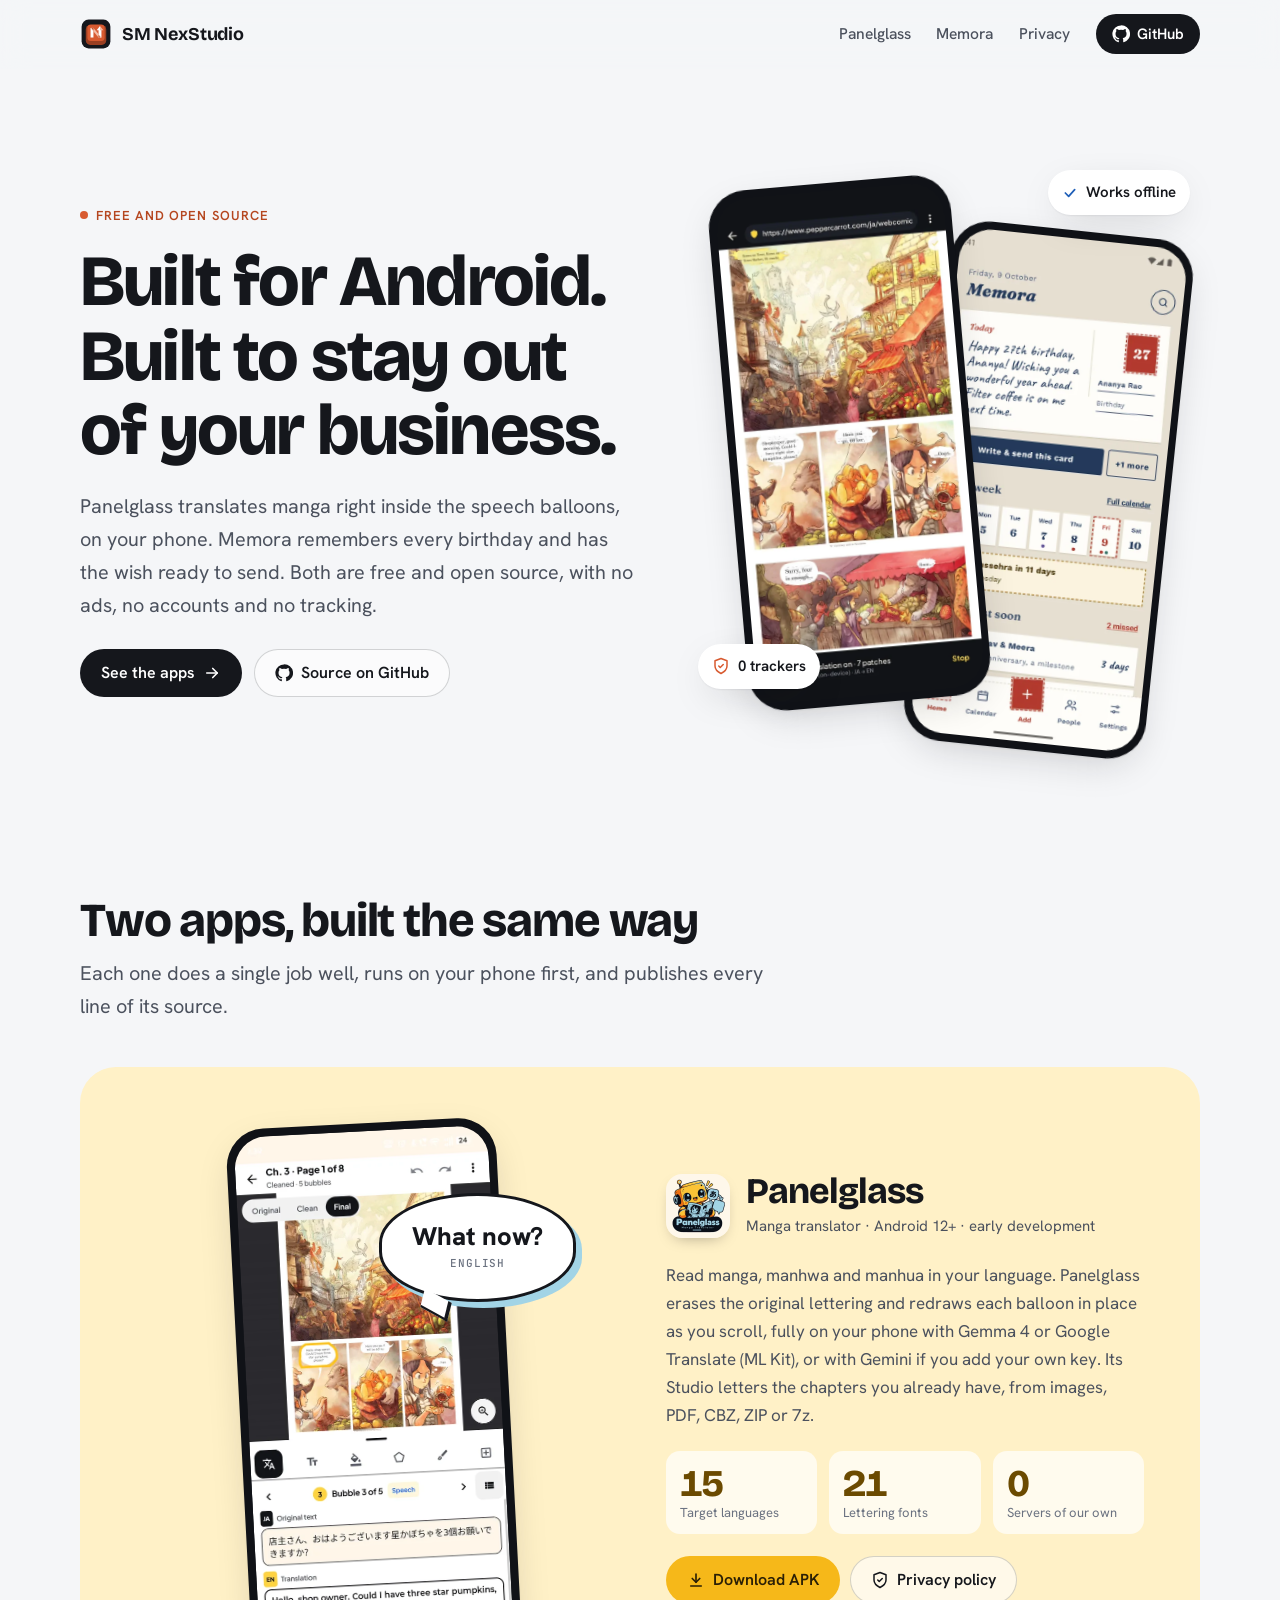
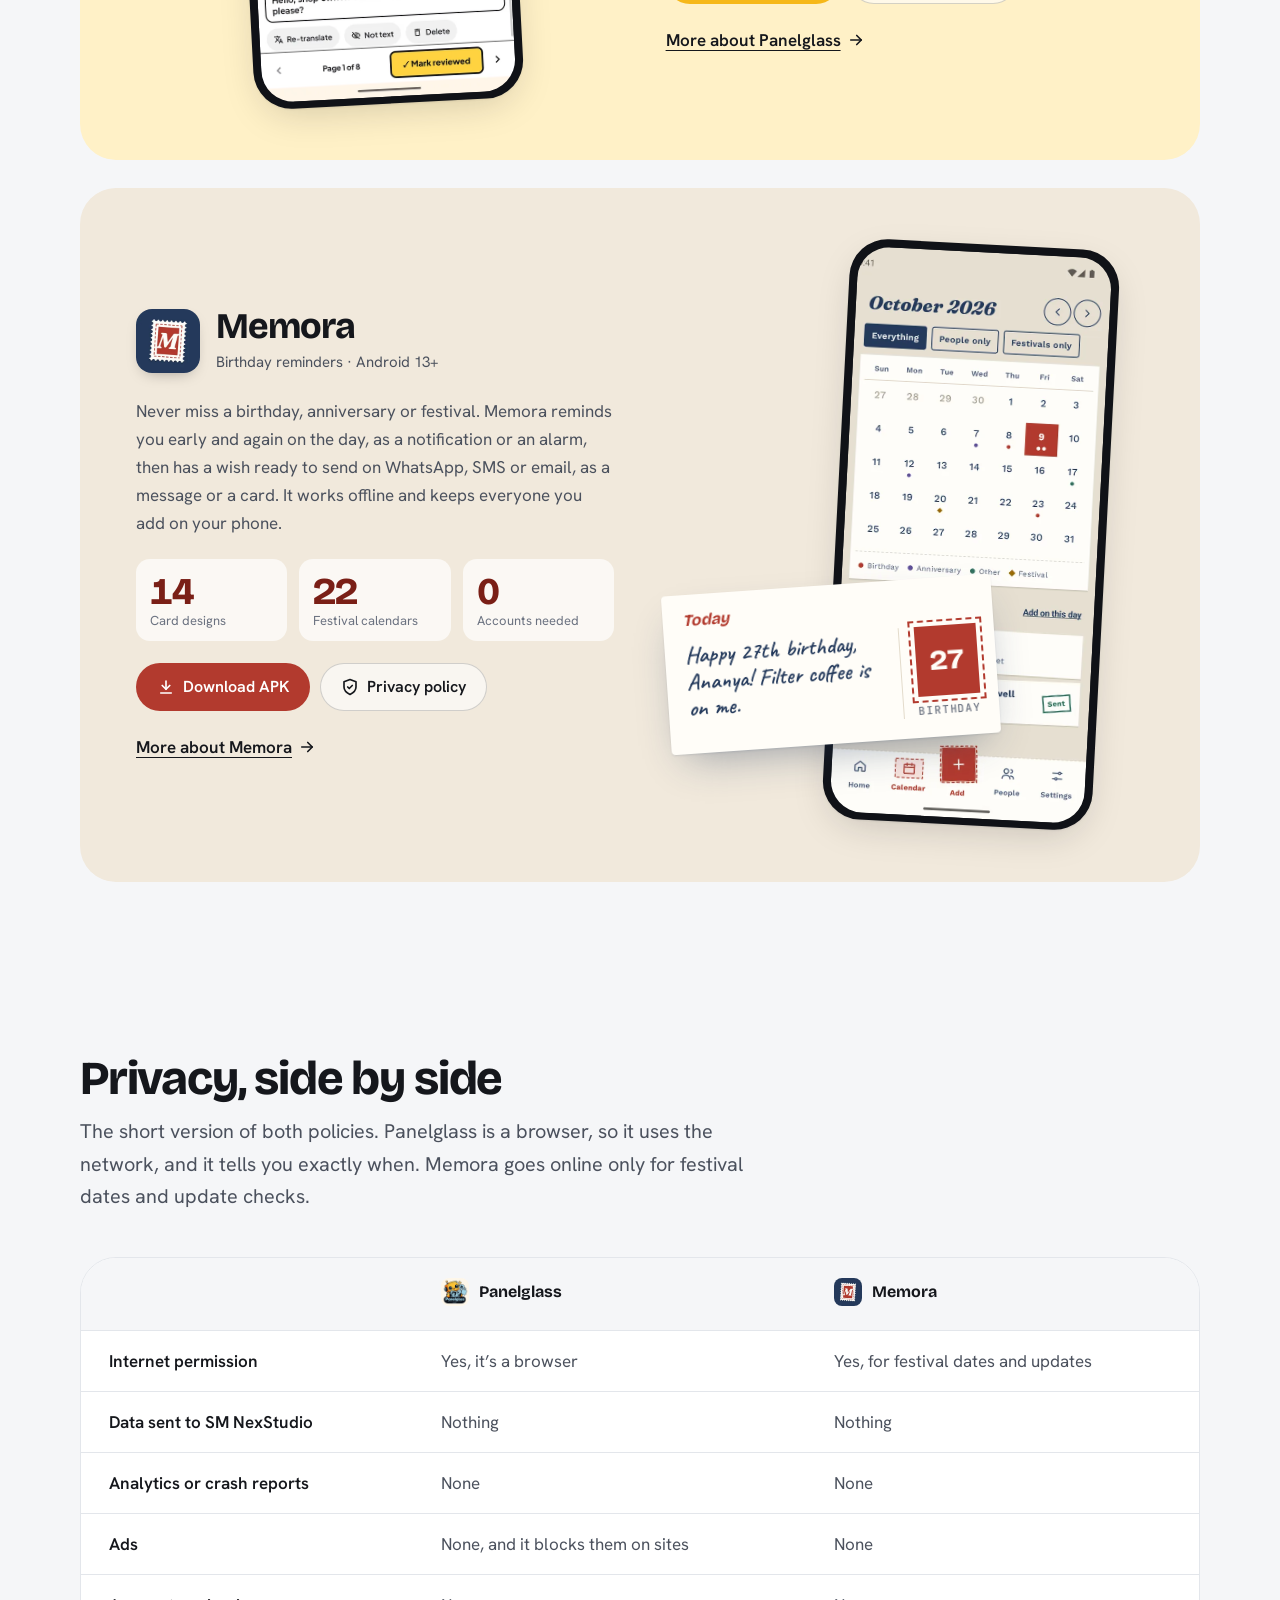
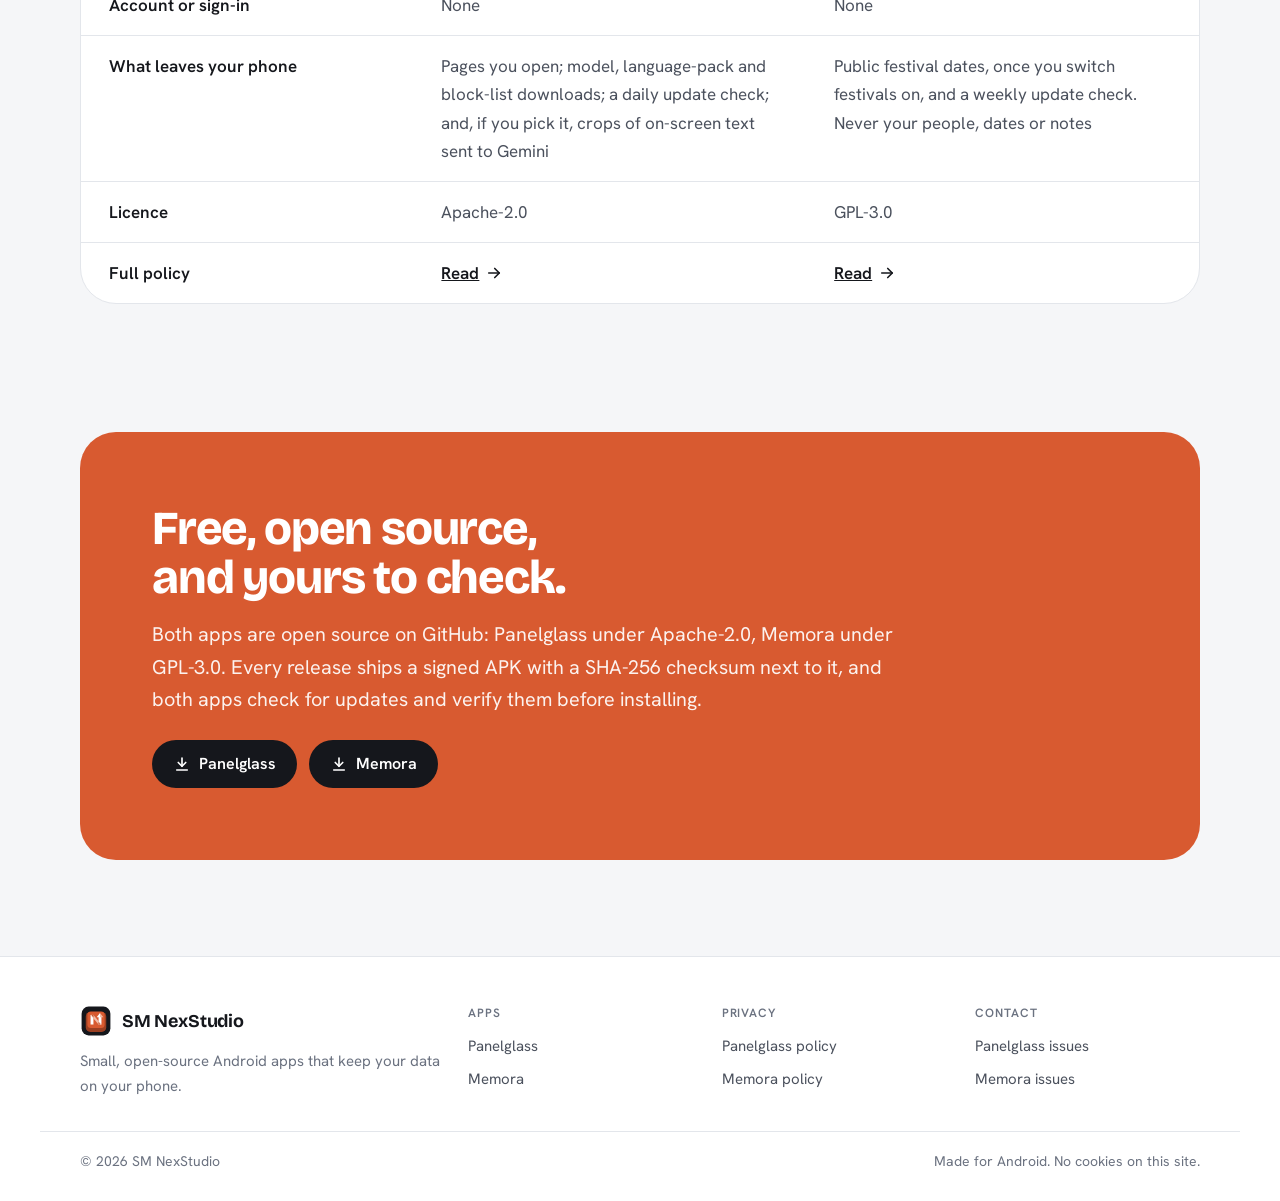
==== commit 87831f8f: "Updated" ====
--- a/index.html
+++ b/index.html
@@ -4,7 +4,7 @@
 <meta charset="utf-8">
 <meta name="viewport" content="width=device-width, initial-scale=1, viewport-fit=cover">
 <title>SM NexStudio | Privacy-First, Open-Source Android Apps</title>
-<meta name="description" content="SM NexStudio builds ToolXStack, Panelglass and Memora: open-source Android apps that keep your data on your device. 216 offline tools, manga translation and birthday reminders with zero tracking.">
+<meta name="description" content="SM NexStudio builds Panelglass and Memora: open-source Android apps that keep your data on your device. On-device manga translation and birthday reminders with zero tracking.">
 <meta name="author" content="SM NexStudio">
 <meta name="robots" content="index, follow">
 
@@ -12,14 +12,14 @@
 <meta property="og:type" content="website">
 <meta property="og:site_name" content="SM NexStudio">
 <meta property="og:title" content="SM NexStudio | Privacy-First, Open-Source Android Apps">
-<meta property="og:description" content="Open-source Android apps built to stay out of your business. ToolXStack offline toolbox, Panelglass on-device manga translator and Memora birthday reminders. Zero ads, zero tracking.">
-<meta property="og:image" content="/assets/toolxstack-home.webp">
+<meta property="og:description" content="Open-source Android apps built to stay out of your business. Panelglass on-device manga translator and Memora birthday reminders. Zero ads, zero tracking.">
+<meta property="og:image" content="/assets/panelglass-reader-en.webp">
 
 <!-- Twitter -->
 <meta name="twitter:card" content="summary_large_image">
 <meta name="twitter:title" content="SM NexStudio | Privacy-First, Open-Source Android Apps">
-<meta name="twitter:description" content="Open-source Android apps built to stay out of your business. ToolXStack offline toolbox, Panelglass on-device manga translator and Memora birthday reminders. Zero ads, zero tracking.">
-<meta name="twitter:image" content="/assets/toolxstack-home.webp">
+<meta name="twitter:description" content="Open-source Android apps built to stay out of your business. Panelglass on-device manga translator and Memora birthday reminders. Zero ads, zero tracking.">
+<meta name="twitter:image" content="/assets/panelglass-reader-en.webp">
 
 <meta name="theme-color" content="#F5F6F8">
 <link rel="icon" href="assets/smnexstudio-favicon.svg" type="image/svg+xml">
@@ -51,20 +51,6 @@
       "publisher": {
         "@id": "/#organization"
       }
-    },
-    {
-      "@type": "SoftwareApplication",
-      "name": "ToolXStack",
-      "operatingSystem": "Android 13+",
-      "applicationCategory": "UtilitiesApplication",
-      "offers": {
-        "@type": "Offer",
-        "price": "0",
-        "priceCurrency": "USD"
-      },
-      "description": "Offline toolbox with 216 developer, calculation, and daily utility tools. Built with zero network permissions so data never leaves your device.",
-      "url": "/toolxstack.html",
-      "downloadUrl": "https://github.com/smnexstudio/ToolXStack/releases/latest"
     },
     {
       "@type": "SoftwareApplication",
@@ -105,7 +91,6 @@
     <a class="brand" href="index.html"><img src="assets/smnexstudio.svg" alt="" width="32" height="32"><span>SM NexStudio</span></a>
     <button class="nav__toggle" type="button" aria-label="Menu" aria-expanded="false" aria-controls="menu" data-nav-toggle><svg viewBox="0 0 24 24" width="22" height="22" fill="none" stroke="currentColor" stroke-width="2" stroke-linecap="round" aria-hidden="true"><path d="M4 7h16M4 12h16M4 17h16"/></svg></button>
     <nav class="nav__menu" id="menu" data-nav-menu aria-label="Main">
-      <a href="toolxstack.html">ToolXStack</a>
       <a href="panelglass.html">Panelglass</a>
       <a href="memora.html">Memora</a>
       <a href="index.html#privacy">Privacy</a>
@@ -119,16 +104,15 @@
     <div class="hero__copy">
       <p class="eyebrow">Free and open source</p>
       <h1><span>Built for Android.</span> <span>Built to stay out of your&nbsp;business.</span></h1>
-      <p class="lede">ToolXStack puts 216 offline tools in your pocket. Panelglass translates manga right inside the speech balloons. Memora remembers every birthday and has the wish ready to send. All three are free and open source, with no ads, no accounts and no tracking.</p>
+      <p class="lede">Panelglass translates manga right inside the speech balloons, on your phone. Memora remembers every birthday and has the wish ready to send. Both are free and open source, with no ads, no accounts and no tracking.</p>
       <div class="hero__cta">
         <a class="btn btn--ink" href="#apps">See the apps <svg viewBox="0 0 24 24" width="18" height="18" fill="none" stroke="currentColor" stroke-width="2.2" stroke-linecap="round" stroke-linejoin="round" aria-hidden="true"><path d="M5 12h14"/><path d="m13 6 6 6-6 6"/></svg></a>
         <a class="btn btn--ghost" href="https://github.com/smnexstudio" target="_blank" rel="noopener noreferrer"><svg viewBox="0 0 24 24" width="18" height="18" fill="currentColor" aria-hidden="true"><path d="M12 .5a11.5 11.5 0 0 0-3.64 22.41c.58.1.79-.25.79-.56v-2c-3.2.7-3.88-1.37-3.88-1.37-.53-1.33-1.28-1.69-1.28-1.69-1.05-.71.08-.7.08-.7 1.16.08 1.77 1.19 1.77 1.19 1.03 1.77 2.7 1.26 3.36.96.1-.75.4-1.26.73-1.55-2.55-.29-5.24-1.28-5.24-5.68 0-1.26.45-2.28 1.19-3.09-.12-.29-.52-1.46.11-3.04 0 0 .97-.31 3.17 1.18a11 11 0 0 1 5.77 0c2.2-1.49 3.17-1.18 3.17-1.18.63 1.58.23 2.75.11 3.04.74.81 1.19 1.83 1.19 3.09 0 4.41-2.69 5.38-5.26 5.67.41.36.78 1.06.78 2.14v3.17c0 .31.21.67.8.56A11.5 11.5 0 0 0 12 .5Z"/></svg> Source on GitHub</a>
       </div>
     </div>
-    <div class="hero__art hero__art--trio" aria-hidden="true">
-      <figure class="phone phone--back"><img src="assets/panelglass-settings-panel-pop.webp" alt="Panelglass manga translation settings on Android" width="560" height="1245"></figure>
-      <figure class="phone phone--front"><img src="assets/toolxstack-home.webp" alt="ToolXStack offline developer toolbox on Android" width="560" height="1245"></figure>
-      <figure class="phone phone--mid"><img src="assets/memora-home.webp" alt="Memora birthday reminder home screen on Android" width="560" height="1245"></figure>
+    <div class="hero__art" aria-hidden="true">
+      <figure class="phone phone--back"><img src="assets/memora-home.webp" alt="Memora birthday reminder home screen on Android" width="560" height="1245"></figure>
+      <figure class="phone phone--front"><img src="assets/panelglass-reader-en.webp" alt="A comic page translated into English inside its speech balloons by Panelglass" width="560" height="1245"></figure>
       <div class="hero__chip hero__chip--a"><svg viewBox="0 0 24 24" width="18" height="18" fill="none" stroke="currentColor" stroke-width="2" stroke-linecap="round" stroke-linejoin="round" aria-hidden="true"><path d="M12 22s8-4 8-10V5l-8-3-8 3v7c0 6 8 10 8 10"/><path d="m9 12 2 2 4-4"/></svg> 0 trackers</div>
       <div class="hero__chip hero__chip--b"><svg viewBox="0 0 24 24" width="16" height="16" fill="none" stroke="currentColor" stroke-width="2.6" stroke-linecap="round" stroke-linejoin="round" aria-hidden="true"><path d="m5 12 5 5 9-10"/></svg> Works offline</div>
     </div>
@@ -136,34 +120,14 @@
 
   <section class="apps wrap" id="apps" aria-labelledby="apps-h">
     <div class="sec-head">
-      <h2 id="apps-h">Three apps, built the same way</h2>
+      <h2 id="apps-h">Two apps, built the same way</h2>
       <p>Each one does a single job well, runs on your phone first, and publishes every line of its source.</p>
     </div>
-
-    <article class="product product--txs" id="toolxstack">
-      <div class="product__copy">
-        <div class="product__id"><img src="assets/toolxstack-icon.webp" alt="ToolXStack app icon" width="64" height="64"><div><h3><a href="toolxstack.html">ToolXStack</a></h3><p>Offline toolbox &middot; Android 13+</p></div></div>
-        <p class="product__lede">216 tools for developers and everyday sums in one fast app. JSON and JWT, hashes, unit and loan calculators, colour tools and more. It has no internet permission at all, so what you paste never leaves your phone.</p>
-        <dl class="stats">
-          <div><dt>Tools</dt><dd>216</dd></div>
-          <div><dt>Categories</dt><dd>10</dd></div>
-          <div><dt>Network permissions</dt><dd>0</dd></div>
-        </dl>
-        <div class="product__cta">
-          <a class="btn btn--txs" href="https://github.com/smnexstudio/ToolXStack/releases/latest" target="_blank" rel="noopener noreferrer"><svg viewBox="0 0 24 24" width="18" height="18" fill="none" stroke="currentColor" stroke-width="2.2" stroke-linecap="round" stroke-linejoin="round" aria-hidden="true"><path d="M12 4v11"/><path d="m7 10 5 5 5-5"/><path d="M5 20h14"/></svg> Download APK</a>
-          <a class="btn btn--ghost" href="toolxstack-privacy-policy.html"><svg viewBox="0 0 24 24" width="18" height="18" fill="none" stroke="currentColor" stroke-width="2.2" stroke-linecap="round" stroke-linejoin="round" aria-hidden="true"><path d="M12 22s8-4 8-10V5l-8-3-8 3v7c0 6 8 10 8 10"/><path d="m9 12 2 2 4-4"/></svg> Privacy policy</a>
-        </div>
-        <a class="product__more" href="toolxstack.html">More about ToolXStack <svg viewBox="0 0 24 24" width="18" height="18" fill="none" stroke="currentColor" stroke-width="2.2" stroke-linecap="round" stroke-linejoin="round" aria-hidden="true"><path d="M5 12h14"/><path d="m13 6 6 6-6 6"/></svg></a>
-      </div>
-      <div class="product__art">
-        <ul class="cats" aria-label="ToolXStack categories and tool counts"><li><span class="cat__n">57</span><span class="cat__name">Developer</span><span class="cat__d">JSON, XML, YAML, JWT, hashes, regex</span></li><li><span class="cat__n">28</span><span class="cat__name">Calculation</span><span class="cat__d">Scientific, stats, fractions</span></li><li><span class="cat__n">21</span><span class="cat__name">Geometry</span><span class="cat__d">2D and 3D shapes, volume</span></li><li><span class="cat__n">32</span><span class="cat__name">Unit Converter</span><span class="cat__d">Length, mass, temperature, data</span></li><li><span class="cat__n">22</span><span class="cat__name">Finance</span><span class="cat__d">EMI, SIP, CAGR, GST, FD</span></li><li><span class="cat__n">8</span><span class="cat__name">Health</span><span class="cat__d">BMI, BMR, hydration, pace</span></li><li><span class="cat__n">23</span><span class="cat__name">Text Utilities</span><span class="cat__d">Counters, case, line tools</span></li><li><span class="cat__n">10</span><span class="cat__name">Color Tools</span><span class="cat__d">HEX, RGB, HSL, contrast</span></li><li><span class="cat__n">10</span><span class="cat__name">Randomizer</span><span class="cat__d">Dice, coin, picker</span></li><li><span class="cat__n">5</span><span class="cat__name">Date & Time</span><span class="cat__d">Age, duration, time zones</span></li></ul>
-      </div>
-    </article>
 
     <article class="product product--pg" id="panelglass">
       <div class="product__copy">
         <div class="product__id"><img src="assets/panelglass-icon.webp" alt="Panelglass app icon" width="64" height="64"><div><h3><a href="panelglass.html">Panelglass</a></h3><p>Manga translator &middot; Android 12+ &middot; early development</p></div></div>
-        <p class="product__lede">Read manga, manhwa and manhua in your language. Panelglass erases the original lettering and redraws each balloon in place as you scroll, fully on your phone with Gemma&nbsp;4 or Google Translate, or with Gemini if you add your own key.</p>
+        <p class="product__lede">Read manga, manhwa and manhua in your language. Panelglass erases the original lettering and redraws each balloon in place as you scroll, fully on your phone with Gemma&nbsp;4 or Google Translate (ML&nbsp;Kit), or with Gemini if you add your own key. Its Studio letters the chapters you already have, from images, PDF, CBZ, ZIP or 7z.</p>
         <dl class="stats">
           <div><dt>Target languages</dt><dd>15</dd></div>
           <div><dt>Lettering fonts</dt><dd>21</dd></div>
@@ -176,7 +140,7 @@
         <a class="product__more" href="panelglass.html">More about Panelglass <svg viewBox="0 0 24 24" width="18" height="18" fill="none" stroke="currentColor" stroke-width="2.2" stroke-linecap="round" stroke-linejoin="round" aria-hidden="true"><path d="M5 12h14"/><path d="m13 6 6 6-6 6"/></svg></a>
       </div>
       <div class="product__art product__art--pg">
-        <figure class="phone phone--flat"><img src="assets/panelglass-settings-default.webp" alt="Panelglass settings: source language Japanese, target English, translation model and themes" width="560" height="1245" loading="lazy"></figure>
+        <figure class="phone phone--flat"><img src="assets/panelglass-studio-review.webp" alt="Panelglass Studio reviewing a translated comic page balloon by balloon" width="560" height="1245" loading="lazy"></figure>
         <div class="balloon" data-balloon='[["どうする？", "ja", "Japanese, as printed"], ["What now?", "en", "English"], ["अब क्या?", "hi", "Hindi"], ["¿Y ahora?", "es", "Spanish"]]' aria-live="off">
           <span class="balloon__text" data-balloon-text lang="ja">どうする？</span>
           <span class="balloon__tag" data-balloon-tag>Japanese, as printed</span>
@@ -187,9 +151,9 @@
     <article class="product product--mem" id="memora">
       <div class="product__copy">
         <div class="product__id"><img src="assets/memora-icon.webp" alt="Memora app icon" width="64" height="64"><div><h3><a href="memora.html">Memora</a></h3><p>Birthday reminders &middot; Android 13+</p></div></div>
-        <p class="product__lede">Never miss a birthday, anniversary or festival. Memora reminds you early and again on the day, then has a wish ready to send on WhatsApp, SMS or email, as a message or a postcard. It works offline and keeps everyone you add on your phone.</p>
+        <p class="product__lede">Never miss a birthday, anniversary or festival. Memora reminds you early and again on the day, as a notification or an alarm, then has a wish ready to send on WhatsApp, SMS or email, as a message or a card. It works offline and keeps everyone you add on your phone.</p>
         <dl class="stats">
-          <div><dt>Postcard designs</dt><dd>5</dd></div>
+          <div><dt>Card designs</dt><dd>14</dd></div>
           <div><dt>Festival calendars</dt><dd>22</dd></div>
           <div><dt>Accounts needed</dt><dd>0</dd></div>
         </dl>
@@ -213,16 +177,15 @@
   <section class="compare wrap" id="privacy" aria-labelledby="privacy-h">
     <div class="sec-head">
       <h2 id="privacy-h">Privacy, side by side</h2>
-      <p>The short version of all three policies. ToolXStack never touches the network. Panelglass is a browser, so it does, and it tells you exactly when. Memora goes online only for festival dates and update checks.</p>
+      <p>The short version of both policies. Panelglass is a browser, so it uses the network, and it tells you exactly when. Memora goes online only for festival dates and update checks.</p>
     </div>
     <div class="table-scroll" role="region" aria-label="Privacy comparison" tabindex="0">
       <table class="cmp">
         <thead><tr><th scope="col"><span class="sr">Question</span></th>
-          <th scope="col"><span class="cmp__app"><img src="assets/toolxstack-icon.webp" alt="" width="28" height="28">ToolXStack</span></th>
           <th scope="col"><span class="cmp__app"><img src="assets/panelglass-icon.webp" alt="" width="28" height="28">Panelglass</span></th>
           <th scope="col"><span class="cmp__app"><img src="assets/memora-icon.webp" alt="" width="28" height="28">Memora</span></th></tr></thead>
-        <tbody><tr><th scope="row">Internet permission</th><td>Removed from the app</td><td>Yes, it&rsquo;s a browser</td><td>Yes, for festival dates and updates</td></tr><tr><th scope="row">Data sent to SM NexStudio</th><td>Nothing</td><td>Nothing</td><td>Nothing</td></tr><tr><th scope="row">Analytics or crash reports</th><td>None</td><td>None</td><td>None</td></tr><tr><th scope="row">Ads</th><td>None</td><td>None, and it blocks them on sites</td><td>None</td></tr><tr><th scope="row">Account or sign-in</th><td>None</td><td>None</td><td>None</td></tr><tr><th scope="row">What leaves your phone</th><td>Nothing, ever</td><td>Pages you open; model, language-pack and block-list downloads; and, if you pick it, crops of on-screen text sent to Gemini</td><td>Requests for public festival dates and update checks. Never your people, dates or notes</td></tr><tr><th scope="row">Licence</th><td>Apache-2.0</td><td>Apache-2.0</td><td>GPL-3.0</td></tr>
-          <tr class="cmp__links"><th scope="row">Full policy</th><td><a href="toolxstack-privacy-policy.html">Read <svg viewBox="0 0 24 24" width="18" height="18" fill="none" stroke="currentColor" stroke-width="2.2" stroke-linecap="round" stroke-linejoin="round" aria-hidden="true"><path d="M5 12h14"/><path d="m13 6 6 6-6 6"/></svg></a></td><td><a href="panelglass-privacy-policy.html">Read <svg viewBox="0 0 24 24" width="18" height="18" fill="none" stroke="currentColor" stroke-width="2.2" stroke-linecap="round" stroke-linejoin="round" aria-hidden="true"><path d="M5 12h14"/><path d="m13 6 6 6-6 6"/></svg></a></td><td><a href="memora-privacy-policy.html">Read <svg viewBox="0 0 24 24" width="18" height="18" fill="none" stroke="currentColor" stroke-width="2.2" stroke-linecap="round" stroke-linejoin="round" aria-hidden="true"><path d="M5 12h14"/><path d="m13 6 6 6-6 6"/></svg></a></td></tr>
+        <tbody><tr><th scope="row">Internet permission</th><td>Yes, it&rsquo;s a browser</td><td>Yes, for festival dates and updates</td></tr><tr><th scope="row">Data sent to SM NexStudio</th><td>Nothing</td><td>Nothing</td></tr><tr><th scope="row">Analytics or crash reports</th><td>None</td><td>None</td></tr><tr><th scope="row">Ads</th><td>None, and it blocks them on sites</td><td>None</td></tr><tr><th scope="row">Account or sign-in</th><td>None</td><td>None</td></tr><tr><th scope="row">What leaves your phone</th><td>Pages you open; model, language-pack and block-list downloads; a daily update check; and, if you pick it, crops of on-screen text sent to Gemini</td><td>Public festival dates, once you switch festivals on, and a weekly update check. Never your people, dates or notes</td></tr><tr><th scope="row">Licence</th><td>Apache-2.0</td><td>GPL-3.0</td></tr>
+          <tr class="cmp__links"><th scope="row">Full policy</th><td><a href="panelglass-privacy-policy.html">Read <svg viewBox="0 0 24 24" width="18" height="18" fill="none" stroke="currentColor" stroke-width="2.2" stroke-linecap="round" stroke-linejoin="round" aria-hidden="true"><path d="M5 12h14"/><path d="m13 6 6 6-6 6"/></svg></a></td><td><a href="memora-privacy-policy.html">Read <svg viewBox="0 0 24 24" width="18" height="18" fill="none" stroke="currentColor" stroke-width="2.2" stroke-linecap="round" stroke-linejoin="round" aria-hidden="true"><path d="M5 12h14"/><path d="m13 6 6 6-6 6"/></svg></a></td></tr>
         </tbody>
       </table>
     </div>
@@ -231,9 +194,8 @@
   <section class="band wrap" aria-labelledby="band-h">
     <div class="band__in">
       <h2 id="band-h">Free, open source, and yours to check.</h2>
-      <p>All three apps are open source on GitHub: ToolXStack and Panelglass under Apache-2.0, Memora under GPL-3.0. Every release ships a signed APK with a SHA-256 checksum next to it.</p>
+      <p>Both apps are open source on GitHub: Panelglass under Apache-2.0, Memora under GPL-3.0. Every release ships a signed APK with a SHA-256 checksum next to it, and both apps check for updates and verify them before installing.</p>
       <div class="band__cta">
-        <a class="btn btn--ink" href="https://github.com/smnexstudio/ToolXStack/releases/latest" target="_blank" rel="noopener noreferrer"><svg viewBox="0 0 24 24" width="18" height="18" fill="none" stroke="currentColor" stroke-width="2.2" stroke-linecap="round" stroke-linejoin="round" aria-hidden="true"><path d="M12 4v11"/><path d="m7 10 5 5 5-5"/><path d="M5 20h14"/></svg> ToolXStack</a>
         <a class="btn btn--ink" href="https://github.com/smnexstudio/Panelglass/releases/latest" target="_blank" rel="noopener noreferrer"><svg viewBox="0 0 24 24" width="18" height="18" fill="none" stroke="currentColor" stroke-width="2.2" stroke-linecap="round" stroke-linejoin="round" aria-hidden="true"><path d="M12 4v11"/><path d="m7 10 5 5 5-5"/><path d="M5 20h14"/></svg> Panelglass</a>
         <a class="btn btn--ink" href="https://github.com/smnexstudio/Memora/releases/latest" target="_blank" rel="noopener noreferrer"><svg viewBox="0 0 24 24" width="18" height="18" fill="none" stroke="currentColor" stroke-width="2.2" stroke-linecap="round" stroke-linejoin="round" aria-hidden="true"><path d="M12 4v11"/><path d="m7 10 5 5 5-5"/><path d="M5 20h14"/></svg> Memora</a>
       </div>
@@ -248,19 +210,16 @@
     </div>
     <div class="foot__col">
       <h2>Apps</h2>
-      <a href="toolxstack.html">ToolXStack</a>
       <a href="panelglass.html">Panelglass</a>
       <a href="memora.html">Memora</a>
     </div>
     <div class="foot__col">
       <h2>Privacy</h2>
-      <a href="toolxstack-privacy-policy.html">ToolXStack policy</a>
       <a href="panelglass-privacy-policy.html">Panelglass policy</a>
       <a href="memora-privacy-policy.html">Memora policy</a>
     </div>
     <div class="foot__col">
       <h2>Contact</h2>
-      <a href="https://github.com/smnexstudio/ToolXStack/issues" target="_blank" rel="noopener noreferrer">ToolXStack issues</a>
       <a href="https://github.com/smnexstudio/Panelglass/issues" target="_blank" rel="noopener noreferrer">Panelglass issues</a>
       <a href="https://github.com/smnexstudio/Memora/issues" target="_blank" rel="noopener noreferrer">Memora issues</a>
     </div>
--- a/style.css
+++ b/style.css
@@ -8,9 +8,10 @@
   --ink-3: #6B7280;
   --line: #E3E6EB;
   --brand: #D85A30;
-  --txs: #1F5FB8;
-  --txs-tint: #DDEAFB;
-  --txs-deep: #123C78;
+  --brand-text: #B5461F; /* brand orange darkened to 5:1 for text on the page background */
+  --accent: #1F5FB8;
+  --accent-tint: #DDEAFB;
+  --accent-deep: #123C78;
   --pg: #F6B819;
   --pg-tint: #FFF1C7;
   --pg-sky: #A2D4E6;
@@ -52,7 +53,7 @@
 a { color: inherit; }
 h1, h2, h3 { font-family: var(--f-display); font-weight: 750; line-height: 1.04; letter-spacing: -.025em; margin: 0; text-wrap: balance; }
 p { margin: 0; }
-:focus-visible { outline: 3px solid var(--txs); outline-offset: 3px; border-radius: 6px; }
+:focus-visible { outline: 3px solid var(--accent); outline-offset: 3px; border-radius: 6px; }
 .wrap { width: 100%; max-width: var(--wrap); margin-inline: auto; padding-inline: var(--gutter); }
 .sr { position: absolute; width: 1px; height: 1px; overflow: hidden; clip: rect(0 0 0 0); white-space: nowrap; }
 .skip { position: absolute; left: 12px; top: -60px; background: var(--ink); color: var(--on-dark); padding: 10px 14px; border-radius: 10px; z-index: 50; }
@@ -71,7 +72,6 @@
 .btn--ink:hover { box-shadow: 0 8px 20px -8px rgb(21 23 28 / .6); }
 .btn--ghost { border-color: rgb(21 23 28 / .18); color: var(--ink); background: rgb(255 255 255 / .6); }
 .btn--ghost:hover { border-color: var(--ink); }
-.btn--txs { background: var(--txs); color: var(--on-dark); }
 .btn--pg { background: var(--pg); color: var(--pg-ink); }
 .btn--mem { background: var(--mem); color: var(--on-dark); }
 
@@ -100,7 +100,7 @@
   .nav__menu .btn { margin-top: 6px; }
 }
 
-.eyebrow { display: inline-flex; align-items: center; gap: 8px; font: 600 .8125rem/1 var(--f-body); letter-spacing: .08em; text-transform: uppercase; color: var(--brand); }
+.eyebrow { display: inline-flex; align-items: center; gap: 8px; font: 600 .8125rem/1 var(--f-body); letter-spacing: .08em; text-transform: uppercase; color: var(--brand-text); }
 .eyebrow::before { content: ""; width: 8px; height: 8px; border-radius: 50%; background: var(--brand); }
 
 /* Hero */
@@ -116,7 +116,7 @@
 .phone img { border-radius: calc(clamp(24px, 3vw, 38px) - 6px); width: 100%; aspect-ratio: 560 / 1245; object-fit: cover; }
 .phone--front { left: 6%; top: 4%; transform: rotate(-5deg); z-index: 2; }
 .phone--back { right: 6%; top: 12%; transform: rotate(6deg); }
-/* Three phones fanned out: one per app, the middle one in front */
+/* Three phones fanned out, the middle one in front */
 .hero__art--trio { --pw: clamp(150px, 17vw, 228px); }
 .hero__art--trio .phone { width: var(--pw); }
 .hero__art--trio .phone--front { left: 0; top: 11%; transform: rotate(-7deg); z-index: 2; }
@@ -127,7 +127,7 @@
 .hero__chip svg { color: var(--brand); }
 .hero__chip--a { left: 0; bottom: 10%; }
 .hero__chip--b { right: 2%; top: 2%; }
-.hero__chip--b svg { color: var(--txs); }
+.hero__chip--b svg { color: var(--accent); }
 @media (prefers-reduced-motion: no-preference) {
   .phone--front { animation: rise .9s cubic-bezier(.2,.7,.2,1) both; }
   .phone--back { animation: rise .9s .12s cubic-bezier(.2,.7,.2,1) both; }
@@ -150,7 +150,6 @@
 .apps { padding-block: clamp(32px, 6vw, 72px); }
 .product { display: grid; grid-template-columns: minmax(0, 1fr) minmax(0, 1fr); gap: clamp(24px, 4vw, 56px); align-items: center;
   border-radius: var(--r-xl); padding: clamp(22px, 4.5vw, 56px); margin-bottom: clamp(18px, 3vw, 28px); overflow: hidden; }
-.product--txs { background: var(--txs-tint); }
 .product--pg { background: var(--pg-tint); }
 .product__copy { display: grid; gap: 22px; min-width: 0; }
 .product__id { display: flex; align-items: center; gap: 16px; }
@@ -162,7 +161,6 @@
 .stats > div { background: rgb(255 255 255 / .7); border-radius: var(--r-md); padding: 14px 14px 12px; display: flex; flex-direction: column-reverse; gap: 2px; }
 .stats dt { font-size: .8125rem; color: var(--ink-3); line-height: 1.3; }
 .stats dd { margin: 0; font: 750 clamp(1.75rem, 1.4rem + 1.2vw, 2.5rem)/1 var(--f-display); letter-spacing: -.03em; font-variant-numeric: tabular-nums; }
-.product--txs .stats dd { color: var(--txs-deep); }
 .product__cta { display: flex; flex-wrap: wrap; gap: 10px; }
 .product--pg { grid-template-columns: minmax(0, 1fr) minmax(0, 1fr); }
 .product--pg .product__copy { order: 2; }
@@ -175,20 +173,6 @@
 .product__more { display: inline-flex; align-items: center; gap: 6px; font-weight: 600; color: var(--ink); text-underline-offset: 4px; }
 .product__more svg { transition: transform .18s ease; }
 .product__more:hover svg { transform: translateX(3px); }
-
-/* ToolXStack category board */
-.cats { list-style: none; margin: 0; padding: 0; display: grid; grid-template-columns: repeat(2, minmax(0, 1fr)); gap: 10px; }
-.cats li { background: var(--surface); border-radius: var(--r-md); padding: 14px 14px 12px; display: grid; grid-template-columns: 1fr auto; gap: 2px 8px; min-width: 0;
-  box-shadow: 0 1px 2px rgb(18 60 120 / .08); }
-.cat__name { font-weight: 700; grid-row: 1; grid-column: 1; min-width: 0; }
-.cat__n { grid-row: 1; grid-column: 2; font: 600 .875rem/1.6 var(--f-mono); color: var(--txs); font-variant-numeric: tabular-nums; }
-.cat__d { grid-column: 1 / -1; color: var(--ink-3); font-size: .8125rem; line-height: 1.35; }
-/* Narrow tiles: count sits above the name so long words never run into it */
-@media (max-width: 560px) {
-  .cats li { grid-template-columns: minmax(0, 1fr); align-content: start; }
-  .cat__n { grid-row: 1; grid-column: 1; line-height: 1.2; }
-  .cat__name { grid-row: 2; line-height: 1.25; overflow-wrap: anywhere; hyphens: auto; }
-}
 
 /* Panelglass art */
 .product__art--pg { position: relative; display: flex; justify-content: center; min-height: clamp(360px, 40vw, 520px); }
@@ -272,7 +256,7 @@
 @media (max-width: 380px) { .foot__in { grid-template-columns: 1fr; } }
 
 /* ---------- Policy pages ---------- */
-.phero { background: var(--txs-tint); padding-block: clamp(28px, 5vw, 64px) clamp(28px, 5vw, 56px); }
+.phero { background: var(--accent-tint); padding-block: clamp(28px, 5vw, 64px) clamp(28px, 5vw, 56px); }
 .is-pg .phero { background: var(--pg-tint); }
 .is-mem .phero { background: var(--mem-tint); }
 .phero__in { display: grid; gap: 20px; }
@@ -304,7 +288,7 @@
 .doc__sec p + p, .doc__sec p + ul, .doc__sec ul + p, .doc__sec .table-scroll + p { margin-top: 12px; }
 .doc__sec ul { margin: 12px 0 0; padding-left: 1.2em; display: grid; gap: 8px; }
 .doc__sec li::marker { color: var(--brand); }
-.doc__sec a, .doc__note a, .summary a { color: var(--txs); text-underline-offset: 3px; overflow-wrap: anywhere; }
+.doc__sec a, .doc__note a, .summary a { color: var(--accent); text-underline-offset: 3px; overflow-wrap: anywhere; }
 code { font: 500 .85em/1 var(--f-mono); background: var(--surface); border: 1px solid var(--line); padding: .15em .4em; border-radius: 6px; overflow-wrap: anywhere; }
 .doc__note { margin-top: 40px; padding-top: 20px; border-top: 1px solid var(--line); color: var(--ink-3); font-size: .9375rem; }
 .doc .table-scroll { margin-top: 14px; border-radius: var(--r-md); }
@@ -328,7 +312,6 @@
 .hero h1 span { display: block; }
 
 /* ---------- App pages ---------- */
-.is-txs { --app: var(--txs); --app-tint: var(--txs-tint); --app-deep: var(--txs-deep); --app-on: var(--on-dark); }
 .is-pg  { --app: var(--pg);  --app-tint: var(--pg-tint);  --app-deep: var(--pg-deep);  --app-on: var(--pg-ink); }
 .is-mem { --app: var(--mem); --app-tint: var(--mem-tint); --app-deep: var(--mem-deep); --app-on: var(--on-dark); }
 
@@ -418,7 +401,7 @@
 .faq summary::after { content: "+"; flex: none; font-size: 1.4rem; line-height: 1; color: var(--ink-3); }
 .faq details[open] summary::after { content: "−"; }
 .faq details > div { padding: 0 20px 20px; color: var(--ink-2); display: grid; gap: 10px; }
-.faq a, .split__copy a { color: var(--txs); text-underline-offset: 3px; }
+.faq a, .split__copy a { color: var(--accent); text-underline-offset: 3px; }
 
 /* App-coloured closing band */
 .band--app .band__in { background: var(--app); color: var(--app-on); }
